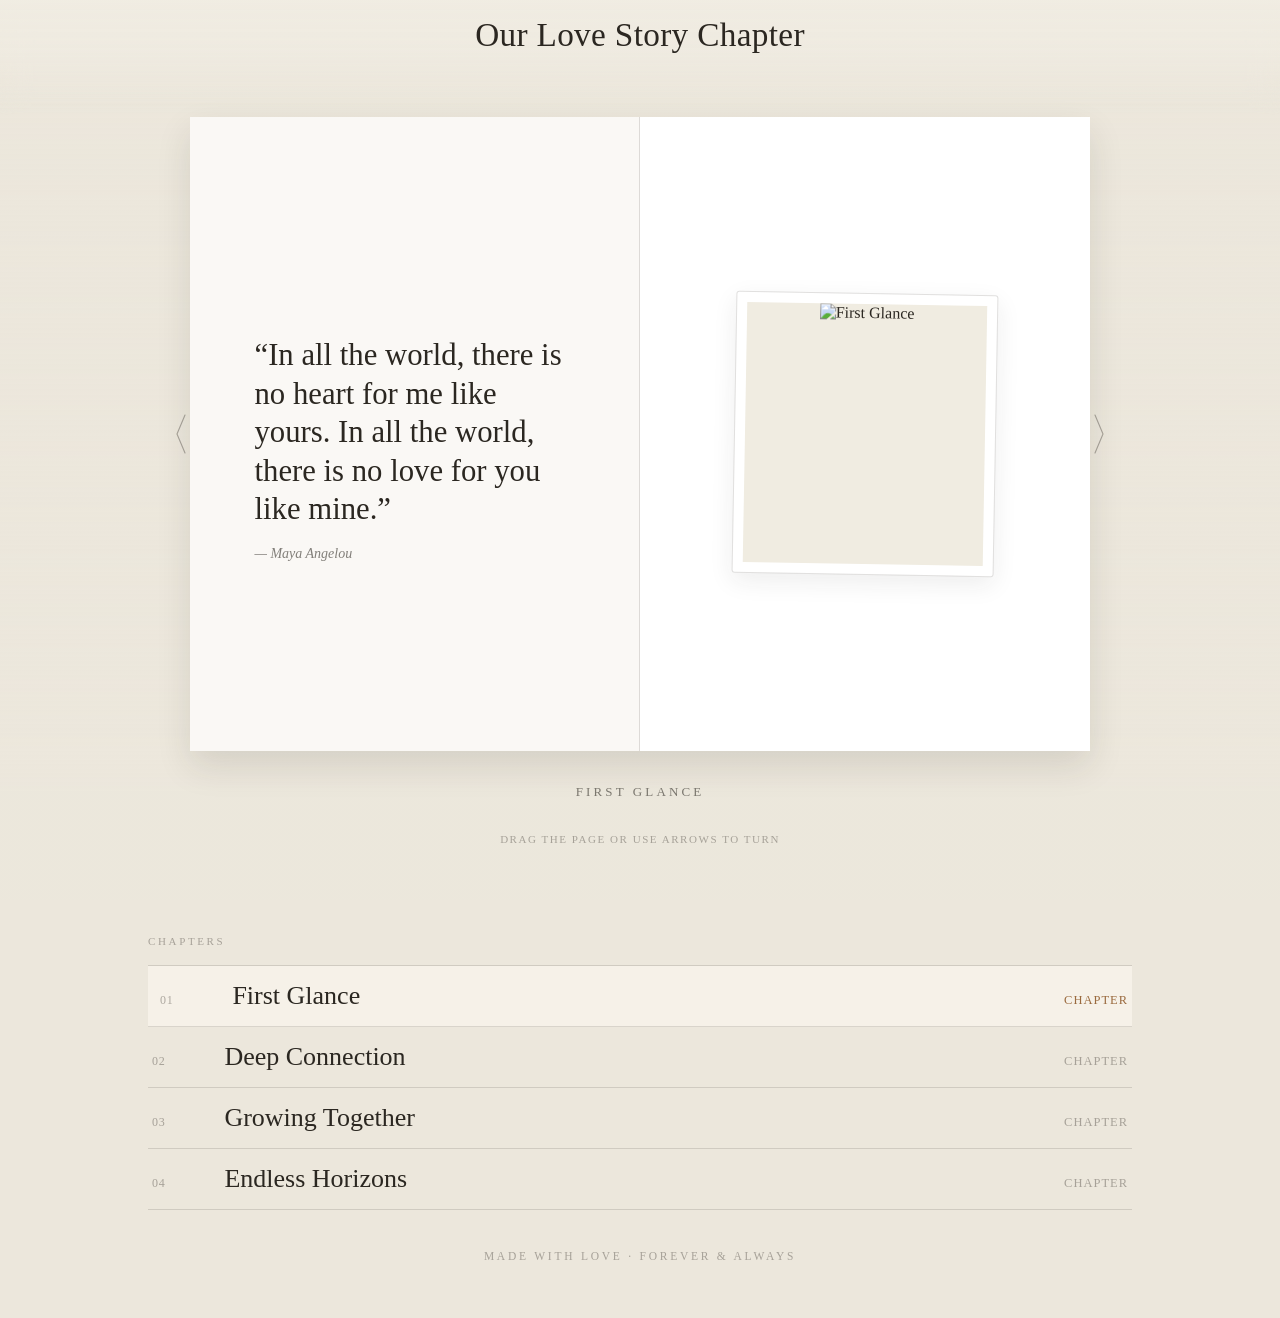
==== index.html @ 1e192e27 "Rename gemini-code-1789168911323.html to index.html" ====
<!doctype html>
<html lang="en">
<head>
<meta charset="utf-8">
<meta name="viewport" content="width=device-width, initial-scale=1">
<title>Our Love Story — 3D Sketchbook</title>
<meta name="description" content="A cute realistic 3D book website with couple images and romantic quotes">
<style>
@font-face{font-family:'Instrument Serif';font-style:normal;font-weight:400;font-display:block;
  src:url(meng-to-sketchbook/instrument-serif.woff2) format('woff2')}
@font-face{font-family:'Instrument Serif';font-style:italic;font-weight:400;font-display:block;
  src:url(meng-to-sketchbook/instrument-serif-italic.woff2) format('woff2')}
@font-face{font-family:'Newsreader';font-style:normal;font-weight:200 600;font-display:swap;
  src:url(meng-to-sketchbook/newsreader.woff2) format('woff2')}

:root{
  --paper:#ece7dc;
  --ink:#2b2721;
  --ink-soft:rgba(43,39,33,.58);
  --ink-faint:rgba(43,39,33,.36);
  --hairline:rgba(43,39,33,.14);
  --earth:#9a6a3e;
  --display:'Instrument Serif',"New York",Georgia,'Times New Roman',serif;
  --font:'Newsreader',"New York",Georgia,'Times New Roman',serif;
  --track-caps:.24em;
  --track-nav:.06em;
}
*{box-sizing:border-box}
html,body{margin:0;padding:0}
html{-webkit-text-size-adjust:100%}
body{
  font-family:var(--font);font-weight:400;background:var(--paper);color:var(--ink);
  -webkit-font-smoothing:antialiased;overflow-x:hidden;
}
a{color:inherit;text-decoration:none}
button{font:inherit}
::selection{background:rgba(43,39,33,.85);color:var(--paper)}

.wash{
  position:fixed;inset:0;z-index:-2;pointer-events:none;
  background:url(meng-to-sketchbook/bg-wash.jpg) center top / cover no-repeat;
  opacity:.85;
}
.wash:after{
  content:"";position:absolute;inset:0;
  background:linear-gradient(180deg,rgba(236,231,220,.25) 0%,rgba(236,231,220,.72) 58%,var(--paper) 88%);
}

.top{
  position:fixed;top:0;left:0;right:0;z-index:500;
  display:flex;flex-direction:column;align-items:center;gap:11px;
  padding-inline:clamp(16px,4vw,48px);padding-block:18px 64px;pointer-events:none;text-align:center;
}
.top>*{pointer-events:auto}
.top:before{
  content:"";position:absolute;inset:0;z-index:-1;
  background:linear-gradient(180deg,rgba(240,236,226,.94),rgba(240,236,226,.7) 48%,rgba(240,236,226,0));
  -webkit-backdrop-filter:blur(14px) saturate(.95);backdrop-filter:blur(14px) saturate(.95);
  -webkit-mask-image:linear-gradient(180deg,#000 46%,transparent);
  mask-image:linear-gradient(180deg,#000 46%,transparent);
}
.top .name{
  font-family:var(--display);font-size:clamp(26px,2.6vw,34px);letter-spacing:.01em;
  white-space:nowrap;line-height:1;
}

.hero{
  position:relative;display:grid;justify-items:center;align-content:center;
  min-height:100svh;overflow-anchor:none;
  padding:clamp(112px,13svh,152px) 0 clamp(72px,10svh,120px);
}
.botany{
  position:absolute;bottom:0;width:clamp(120px,15vw,250px);opacity:.5;
  pointer-events:none;user-select:none;z-index:0;
}
.botany.l{left:clamp(-40px,-1vw,0px);bottom:2%}
.botany.r{right:clamp(-30px,0vw,10px);bottom:-2%;width:clamp(100px,12vw,200px)}
@media (max-width:900px){.botany{display:none}}

.hero-kicker{
  font-size:12px;font-weight:400;letter-spacing:var(--track-caps);text-align:center;
  color:var(--ink-soft);margin:0 0 clamp(22px,3.4vh,40px);text-transform:uppercase;
}

.hero,.hero *{-webkit-user-select:none;-moz-user-select:none;user-select:none}
.hero img{-webkit-user-drag:none;user-drag:none}
.sb-wrap{display:grid;justify-items:center;gap:20px;width:100%;position:relative;z-index:2}
.sb-stage{
  display:flex;align-items:center;justify-content:center;width:100%;
  position:relative;
  touch-action:pan-y;
}
.sb-arrow{
  flex:none;display:inline-flex;align-items:center;justify-content:center;padding:6px 2px;
  border:0;background:transparent;color:var(--ink-faint);cursor:pointer;transition:color .2s;
  -webkit-tap-highlight-color:transparent;z-index:8;
}
.sb-arrow:hover{color:var(--ink)}

.sb-3d{
  position:relative;flex:1 1;min-width:0;max-width:900px;
  perspective:1750px;perspective-origin:50% 46%;
}
.sb-tilt{
  position:relative;
  transform-style:preserve-3d;
  transform:rotateX(var(--rx,0deg)) rotateY(var(--ry,0deg)) scale(var(--zoom,1));
  will-change:transform;
}
.sb-book{position:relative;width:100%;aspect-ratio:1760/1240;transform-style:preserve-3d;z-index:1; background:#ffffff; border-radius:4px; box-shadow:0 15px 35px rgba(43,39,33,0.12);}

.sb-cast{position:absolute;pointer-events:none;z-index:0}
.sb-cast.ambient{
  left:5%;right:5%;top:27%;bottom:2%;
  background:radial-gradient(50% 50% at 50% 58%, rgba(58,44,26,.34) 0%, rgba(58,44,26,0) 74%);
  filter:blur(26px);
  opacity:calc(1 - var(--shade,0) * .42);
}
.sb-cast.contact{
  left:9%;right:9%;top:62%;bottom:10%;
  background:radial-gradient(50% 44% at 50% 42%, rgba(44,32,14,.40) 0%, rgba(44,32,14,0) 78%);
  filter:blur(11px);
  opacity:calc(1 - var(--shade,0) * .5);
}

.sb-full{position:absolute;inset:0; display:flex;}
.sb-half{position:absolute;top:0;bottom:0;width:50%;overflow:hidden; display:flex; flex-direction:column; justify-content:center; align-items:center; padding:40px;}
.sb-half.left{left:0; border-right:1px solid var(--hairline); background:#faf8f5; text-align:left;}
.sb-half.right{left:50%; background:#ffffff; text-align:center;}

/* Custom styling inside book pages for text and quotes */
.page-quote-content {
  max-width: 320px;
}
.page-quote-text {
  font-family: var(--display);
  font-size: clamp(24px, 2.4vw, 32px);
  line-height: 1.25;
  color: var(--ink);
  margin-bottom: 16px;
}
.page-quote-author {
  font-family: var(--font);
  font-size: 14px;
  font-style: italic;
  color: var(--ink-soft);
}

.page-image-frame {
  padding: 10px;
  background: #fff;
  border: 1px solid var(--hairline);
  box-shadow: 0 8px 24px rgba(43,39,33,0.08);
  border-radius: 3px;
  transform: rotate(1deg);
}
.page-image-box {
  width: 240px;
  height: 260px;
  overflow: hidden;
  background: #f0ece1;
}
.page-image-box img {
  width: 100%;
  height: 100%;
  object-fit: cover;
}

.gutter-shade{
  position:absolute;top:var(--pg,21.8%);bottom:var(--pg,21.8%);width:46%;
  pointer-events:none;opacity:calc(var(--shade,0) * .62);
}
.gutter-shade.left{right:0;background:linear-gradient(270deg,rgba(52,38,20,.30),rgba(52,38,20,0) 82%)}
.gutter-shade.right{left:0;background:linear-gradient(90deg,rgba(52,38,20,.24),rgba(52,38,20,0) 82%)}

.curl{
  position:absolute;top:0;height:100%;
  width:calc(var(--bw,0px) * var(--span));
  transform-style:preserve-3d;z-index:6;
}
.curl.next{left:50%;transform-origin:left center;transform:rotateY(calc(-1 * var(--tt,0deg)))}
.curl.prev{right:50%;transform-origin:right center;transform:rotateY(var(--tt,0deg))}
.strip{
  position:absolute;top:0;height:100%;
  width:calc(var(--bw,0px) * var(--span) / var(--n));
  transform-style:preserve-3d;
}
.curl.next .strip{transform-origin:left center}
.curl.prev .strip{transform-origin:right center}
.curl.next>.strip{left:0}
.curl.prev>.strip{right:0;left:auto}
.curl.next .strip .strip{left:100%;transform:rotateY(var(--td,0deg))}
.curl.prev .strip .strip{right:100%;transform:rotateY(calc(-1 * var(--td,0deg)))}
.face{
  position:absolute;top:0;bottom:0;left:0;right:-1.1px;
  backface-visibility:hidden;-webkit-backface-visibility:hidden;
  background-color: #faf8f5;
  display: flex; flex-direction: column; justify-content: center; align-items: center; padding: 40px;
}
.face.back{transform:rotateY(180deg); background-color: #ffffff;}
.face .sh{position:absolute;left:0;right:0;top:0;bottom:0;pointer-events:none}
.curl.next .face.front .sh,.curl.prev .face.back .sh{
  background:linear-gradient(90deg,rgba(58,43,20,var(--a1,0)),rgba(58,43,20,var(--a2,0)));
}
.curl.next .face.back .sh,.curl.prev .face.front .sh{
  background:linear-gradient(90deg,rgba(58,43,20,var(--a2,0)),rgba(58,43,20,var(--a1,0)));
}

.sb-tools{
  display:flex;align-items:center;gap:6px;
  border:1px solid var(--hairline);border-radius:999px;
  padding:5px 7px;background:rgba(250,246,238,.62);
  -webkit-backdrop-filter:blur(8px);backdrop-filter:blur(8px);
}
.tool{
  width:28px;height:28px;display:inline-flex;align-items:center;justify-content:center;
  border:0;border-radius:50%;background:transparent;color:var(--ink-soft);
  cursor:pointer;transition:background-color .18s ease,color .18s ease;
}
.tool:hover{background:rgba(255,252,244,.9);color:var(--ink)}
.tool svg{width:15px;height:15px;display:block}

.sb-zone{position:absolute;top:0;bottom:0;border:0;background:transparent;cursor:grab;z-index:60;-webkit-tap-highlight-color:transparent}
.sb-zone:active{cursor:grabbing}
.sb-prev{left:0;width:50%}
.sb-next{right:0;width:50%}

.sb-captions{display:grid;justify-items:center}
.sb-caption{font-size:13px;letter-spacing:var(--track-caps);text-transform:uppercase;color:var(--ink-soft);}
.sb-hint{
  margin:0;font-size:11px;letter-spacing:.14em;text-transform:uppercase;color:var(--ink-faint);
  transition:opacity .4s ease;
}
.sb-hint.gone{opacity:0}

.plates{max-width:1080px;margin:0 auto;padding:0 clamp(20px,5vw,48px)}
.plate-list{list-style:none;margin:0;padding:0;border-top:1px solid var(--hairline)}
.plate{
  display:grid;grid-template-columns:3.4em minmax(0,1fr) auto;gap:18px;align-items:baseline;
  width:100%;padding:15px 4px;border:0;border-bottom:1px solid var(--hairline);
  background:transparent;text-align:left;cursor:pointer;color:inherit;
  transition:background-color .22s ease,padding-left .22s ease;
}
.plate:hover,.plate[aria-current="true"]{background:rgba(255,252,244,.5);padding-left:12px}
.plate .n{font-size:12px;color:var(--ink-faint);letter-spacing:var(--track-nav)}
.plate .t{font-family:var(--display);font-size:clamp(19px,2.1vw,26px)}
.plate .p{font-size:12.5px;color:var(--ink-faint);letter-spacing:.08em;text-transform:uppercase;text-align:right}
.plate[aria-current="true"] .p{color:var(--earth)}

.foot{font-size:11.5px;letter-spacing:var(--track-caps);text-transform:uppercase;
  color:var(--ink-faint);text-align:center;padding-bottom:44px; margin-top: 40px;}
</style>
</head>
<body>
<div class="wash" aria-hidden="true"></div>
<main class="page home">

  <header class="top">
    <a class="name" href="#">Our Love Story Chapter</a>
  </header>

  <section id="sketchbook" class="hero">
    <div class="sb-wrap" id="sbWrap">
      <div class="sb-stage" id="sbStage">
        <button class="sb-arrow left" id="sbLeft" aria-label="previous page">
          <svg viewBox="0 0 14 44" width="14" height="44" fill="none" aria-hidden="true"><polyline points="11,3 3,22 11,41" stroke="currentColor" stroke-width="1.1" stroke-linecap="round" stroke-linejoin="round"/></svg>
        </button>
        <div class="sb-3d" id="sb3d">
          <div class="sb-tilt" id="sbTilt">
            <div class="sb-cast ambient" aria-hidden="true"></div>
            <div class="sb-cast contact" aria-hidden="true"></div>
            <div class="sb-book" id="sbBook"></div>
          </div>
        </div>
        <button class="sb-arrow right" id="sbRight" aria-label="next page">
          <svg viewBox="0 0 14 44" width="14" height="44" fill="none" aria-hidden="true"><polyline points="3,3 11,22 3,41" stroke="currentColor" stroke-width="1.1" stroke-linecap="round" stroke-linejoin="round"/></svg>
        </button>
      </div>
      <div class="sb-captions" id="sbCaptions"></div>
      <p class="sb-hint" id="sbHint">Drag the page or use arrows to turn</p>
    </div>
  </section>

  <section id="plates" class="plates">
    <p class="section-label" style="font-size:11px;letter-spacing:var(--track-caps);text-transform:uppercase;color:var(--ink-faint);margin:0 0 18px;">Chapters</p>
    <ol class="plate-list" id="plateList"></ol>
  </section>

  <p class="foot" id="contact">Made with love · Forever & Always</p>
</main>

<script>
const PAGES = [
  {
    quote: "“In all the world, there is no heart for me like yours. In all the world, there is no love for you like mine.”",
    author: "Maya Angelou",
    image: "https://images.unsplash.com/photo-1516589178581-6cd7833ae3b2?q=80&w=600&auto=format&fit=crop",
    title: "First Glance"
  },
  {
    quote: "“Whatever our souls are made of, his and mine are the same.”",
    author: "Emily Brontë",
    image: "https://images.unsplash.com/photo-1522673607200-164d1b6ce486?q=80&w=600&auto=format&fit=crop",
    title: "Deep Connection"
  },
  {
    quote: "“I swear I couldn't love you more than I do right now, and yet I know I will tomorrow.”",
    author: "Leo Christopher",
    image: "https://images.unsplash.com/photo-1529156069898-49953e39b3ac?q=80&w=600&auto=format&fit=crop",
    title: "Growing Together"
  },
  {
    quote: "“If I know what love is, it is because of you.”",
    author: "Hermann Hesse",
    image: "https://images.unsplash.com/photo-1518199266791-5375a83190b7?q=80&w=600&auto=format&fit=crop",
    title: "Endless Horizons"
  }
];

const M = PAGES.length;
const wrap = document.getElementById('sbWrap');
const sb3d = document.getElementById('sb3d');
const book = document.getElementById('sbBook');
const capBox = document.getElementById('sbCaptions');
const hint = document.getElementById('sbHint');

const N = 18;
const SPAN = 0.449;
const BETA = 0.60;
let idx = 0, turn = null;
let strips = [];

function el(t, c) {
  const e = document.createElement(t);
  if(c) e.className = c;
  return e;
}

function renderLeftPageContent(pageObj) {
  const container = el('div', 'page-quote-content');
  const p = el('p', 'page-quote-text');
  p.textContent = pageObj.quote;
  const author = el('span', 'page-quote-author');
  author.textContent = "— " + pageObj.author;
  container.appendChild(p);
  container.appendChild(author);
  return container;
}

function renderRightPageContent(pageObj) {
  const frame = el('div', 'page-image-frame');
  const box = el('div', 'page-image-box');
  const im = new Image();
  im.src = pageObj.image;
  im.alt = pageObj.title;
  im.draggable = false;
  box.appendChild(im);
  frame.appendChild(box);
  return frame;
}

function halfEl(pos, i) {
  const d = el('div', 'sb-half ' + pos);
  if(pos === 'left') {
    d.appendChild(renderLeftPageContent(PAGES[i]));
  } else {
    d.appendChild(renderRightPageContent(PAGES[i]));
  }
  d.appendChild(el('div', 'gutter-shade ' + pos));
  return d;
}

function buildCurl(dir, from, to) {
  strips = [];
  const c = el('div', 'curl ' + dir);
  c.style.setProperty('--n', N);
  c.style.setProperty('--span', SPAN);
  let host = c;
  for(let i = 0; i < N; i++) {
    const s = el('div', 'strip');
    const f = el('div', 'face front');
    const b = el('div', 'face back');
    
    // Assign contents to turning leaf faces based on direction
    if(dir === 'next') {
      f.appendChild(renderLeftPageContent(PAGES[from]));
      b.appendChild(renderRightPageContent(PAGES[to]));
    } else {
      f.appendChild(renderRightPageContent(PAGES[from]));
      b.appendChild(renderLeftPageContent(PAGES[to]));
    }
    
    f.appendChild(el('div', 'sh'));
    b.appendChild(el('div', 'sh'));
    s.appendChild(f); s.appendChild(b);
    host.appendChild(s); host = s;
    strips.push(s);
  }
  return c;
}

function applyTurn(t) {
  const th = Math.PI * t;
  const beta = BETA * Math.sin(Math.PI * t);
  const D = 180 / Math.PI;
  const tt = th + beta, td = 2 * beta / N;
  sb3d.style.setProperty('--tt', (tt * D).toFixed(2) + 'deg');
  sb3d.style.setProperty('--td', (td * D).toFixed(3) + 'deg');
  sb3d.style.setProperty('--shade', Math.sin(Math.PI * t).toFixed(3));
  
  for(let i = 0; i < strips.length; i++) {
    const l1 = Math.abs(Math.cos(tt - i * td));
    const l2 = Math.abs(Math.cos(tt - (i + 1) * td));
    const st = strips[i].style;
    st.setProperty('--lit', l1.toFixed(3));
    st.setProperty('--a1', ((1 - l1) * .62).toFixed(3));
    st.setProperty('--a2', ((1 - l2) * .62).toFixed(3));
  }
}

function paint() {
  book.textContent = '';
  if(!turn) {
    const f = el('div', 'sb-full');
    const leftHalf = el('div', 'sb-half left');
    leftHalf.appendChild(renderLeftPageContent(PAGES[idx]));
    const rightHalf = el('div', 'sb-half right');
    rightHalf.appendChild(renderRightPageContent(PAGES[idx]));
    f.appendChild(leftHalf);
    f.appendChild(rightHalf);
    book.appendChild(f);
    sb3d.style.setProperty('--shade', '0');
  } else {
    const next = turn.dir === 'next';
    book.appendChild(halfEl('left', next ? turn.from : turn.to));
    book.appendChild(halfEl('right', next ? turn.to : turn.from));
    book.appendChild(buildCurl(turn.dir, turn.from, turn.to));
    applyTurn(turn.t);
  }
  const a = el('button', 'sb-zone sb-prev');
  const b = el('button', 'sb-zone sb-next');
  book.appendChild(a); book.appendChild(b);
  layout();
  caption();
  renderPlateList();
}

function caption() {
  capBox.textContent = '';
  const p = el('p', 'sb-caption');
  p.textContent = PAGES[idx].title;
  capBox.appendChild(p);
}

function layout() {
  sb3d.style.setProperty('--bw', book.clientWidth + 'px');
}
addEventListener('resize', layout);

let spring = null;
function tweenTo(target, dur, onDone) {
  spring = { kind: 'tween', from: turn ? turn.t : 0, target: target, dur: dur, e: 0, done: onDone };
  kick();
}

let raf = null, last = 0;
function tick(now) {
  raf = null;
  const dt = Math.min(0.032, (now - last) / 1000 || 0.016); last = now;
  if(spring && turn) {
    const s = spring;
    s.e += dt;
    const k = Math.min(1, s.e / s.dur);
    turn.t = s.from + (s.target - s.from) * k;
    applyTurn(turn.t);
    if(k >= 1) { spring = null; const d = s.done; d && d(); }
  }
  if(spring) raf = requestAnimationFrame(tick);
}
function kick() { if(!raf) { last = performance.now(); raf = requestAnimationFrame(tick); } }

document.getElementById('sbLeft').addEventListener('click', () => {
  if(spring || idx <= 0) return;
  turn = { dir: 'prev', from: idx, to: idx - 1, t: 0.001 };
  paint(); hint.classList.add('gone');
  tweenTo(1, 0.38, () => { idx = turn.to; turn = null; paint(); });
});
document.getElementById('sbRight').addEventListener('click', () => {
  if(spring || idx >= M - 1) return;
  turn = { dir: 'next', from: idx, to: idx + 1, t: 0.001 };
  paint(); hint.classList.add('gone');
  tweenTo(1, 0.38, () => { idx = turn.to; turn = null; paint(); });
});

function renderPlateList() {
  const list = document.getElementById('plateList');
  list.textContent = '';
  PAGES.forEach((p, i) => {
    const li = document.createElement('li');
    const btn = document.createElement('button');
    btn.className = 'plate';
    if(i === idx) btn.setAttribute('aria-current', 'true');
    btn.innerHTML = `<span class="n">0${i+1}</span><span class="t">${p.title}</span><span class="p">Chapter</span>`;
    btn.addEventListener('click', () => {
      if(spring || i === idx) return;
      const dir = i > idx ? 'next' : 'prev';
      turn = { dir: dir, from: idx, to: i, t: 0.001 };
      paint(); hint.classList.add('gone');
      tweenTo(1, 0.38, () => { idx = turn.to; turn = null; paint(); });
    });
    li.appendChild(btn);
    list.appendChild(li);
  });
}

paint();
</script>
</body>
</html>
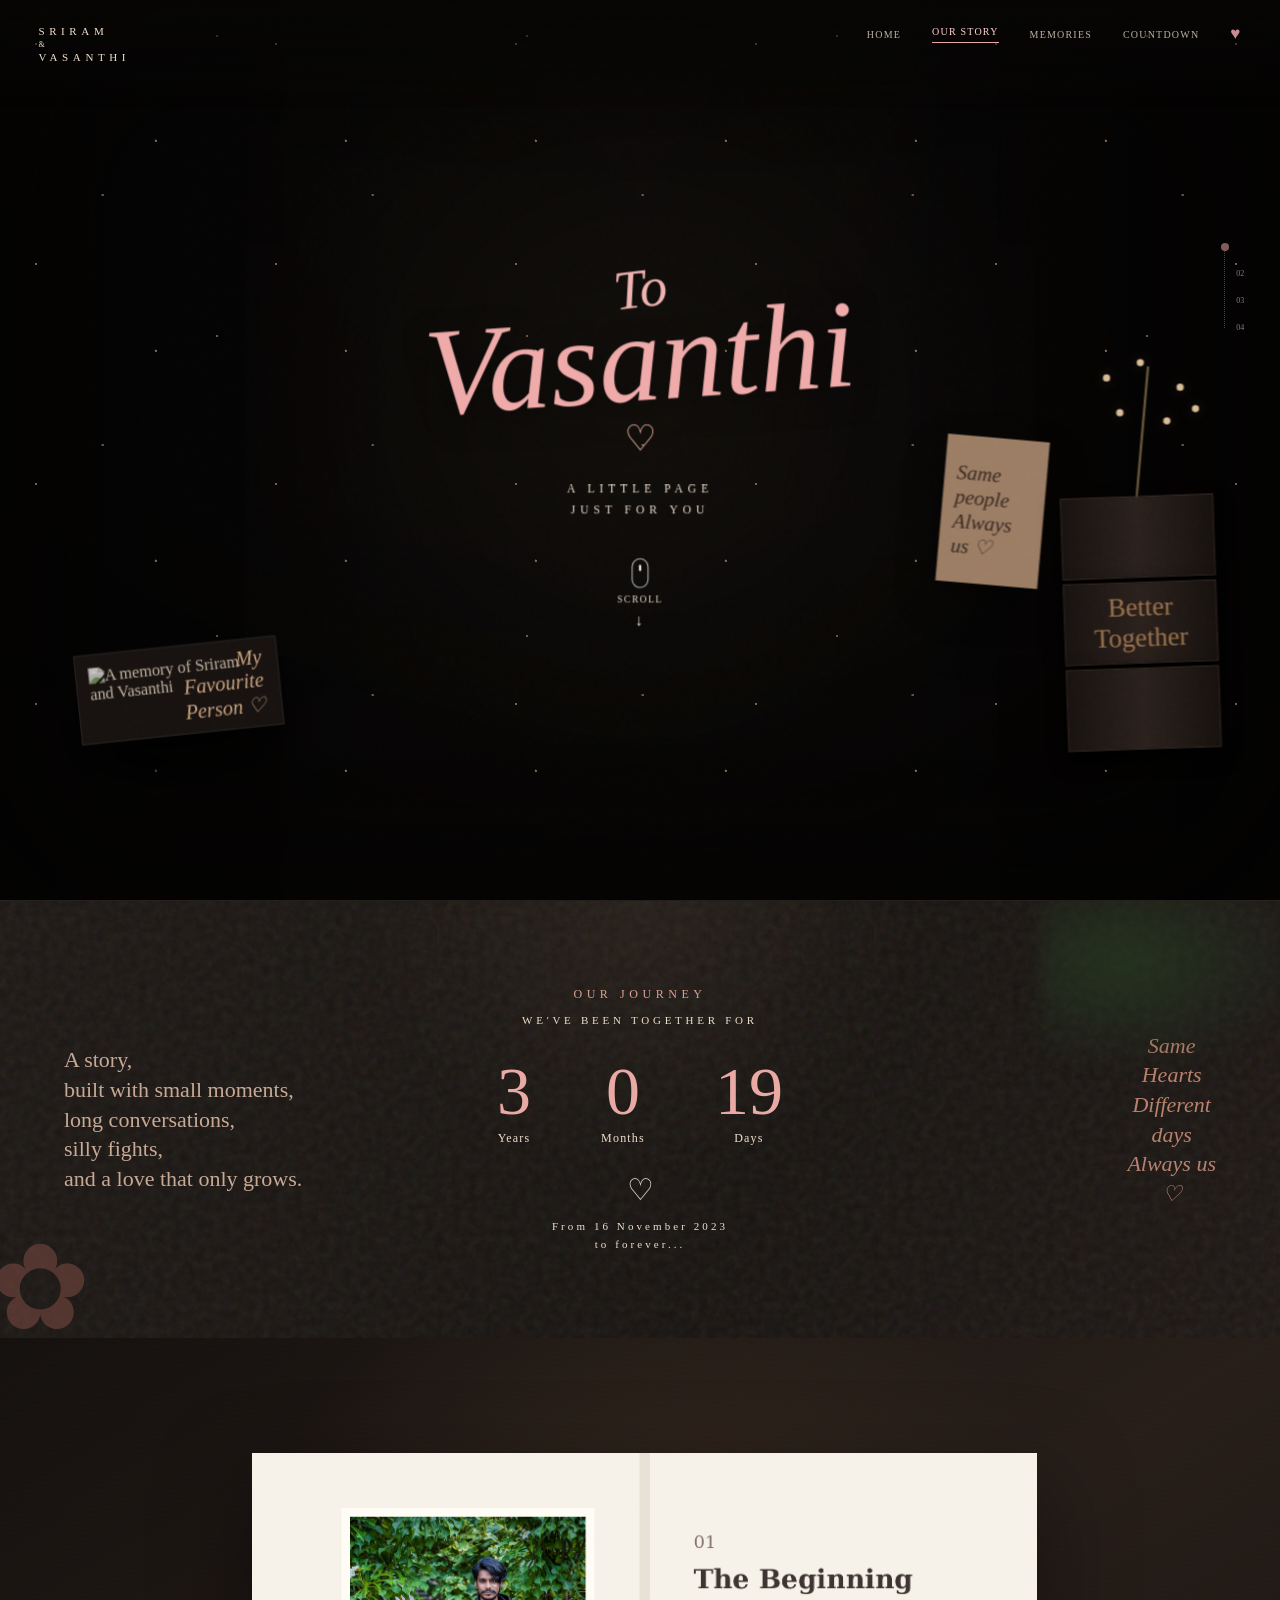
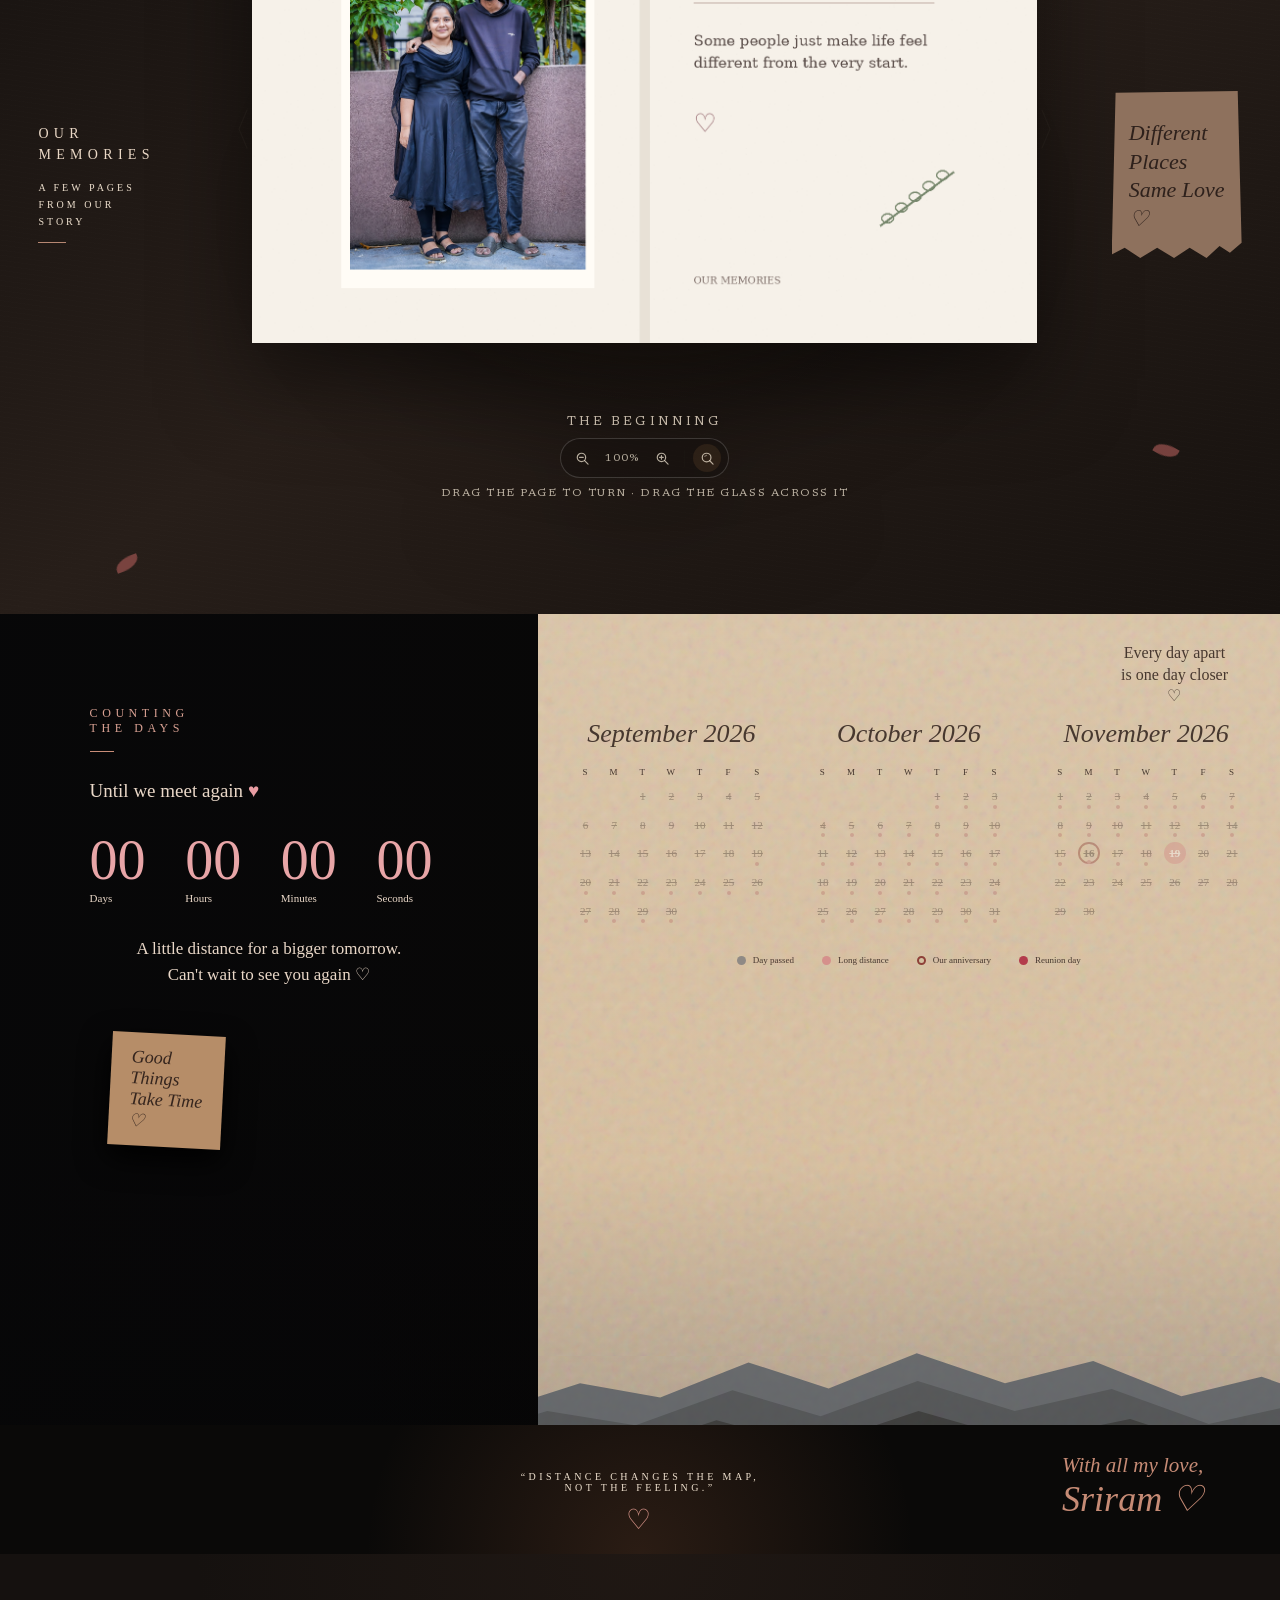
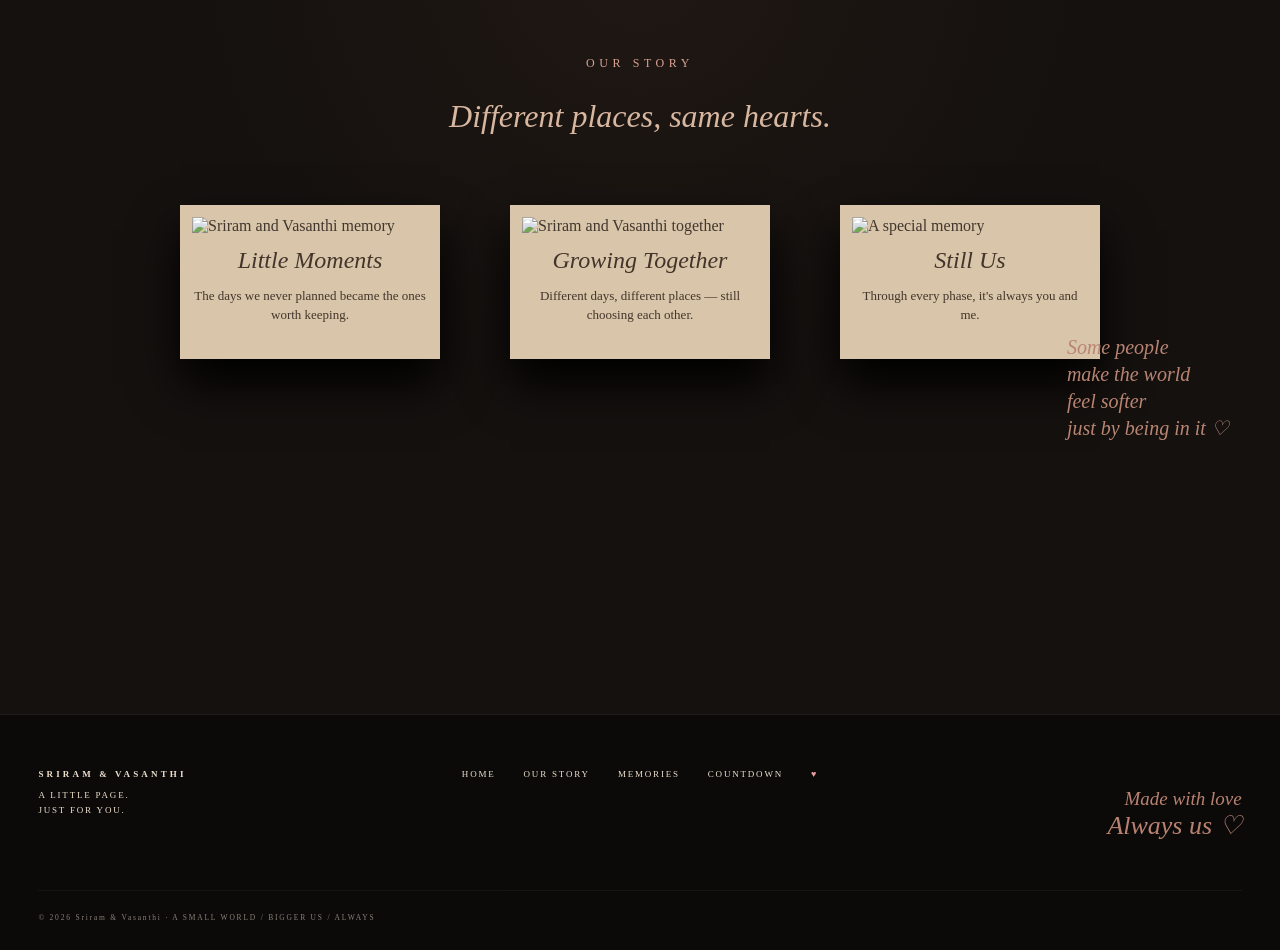
==== commit 5656b801: "Add files via upload" ====
--- a/index.html
+++ b/index.html
@@ -1,519 +1,181 @@
 <!doctype html>
 <html lang="en">
 <head>
-<meta charset="utf-8">
-<meta name="viewport" content="width=device-width, initial-scale=1">
-<title>Our Love Story — 3D Sketchbook</title>
-<meta name="description" content="A cute realistic 3D book website with couple images and romantic quotes">
-<style>
-@font-face{font-family:'Instrument Serif';font-style:normal;font-weight:400;font-display:block;
-  src:url(meng-to-sketchbook/instrument-serif.woff2) format('woff2')}
-@font-face{font-family:'Instrument Serif';font-style:italic;font-weight:400;font-display:block;
-  src:url(meng-to-sketchbook/instrument-serif-italic.woff2) format('woff2')}
-@font-face{font-family:'Newsreader';font-style:normal;font-weight:200 600;font-display:swap;
-  src:url(meng-to-sketchbook/newsreader.woff2) format('woff2')}
-
-:root{
-  --paper:#ece7dc;
-  --ink:#2b2721;
-  --ink-soft:rgba(43,39,33,.58);
-  --ink-faint:rgba(43,39,33,.36);
-  --hairline:rgba(43,39,33,.14);
-  --earth:#9a6a3e;
-  --display:'Instrument Serif',"New York",Georgia,'Times New Roman',serif;
-  --font:'Newsreader',"New York",Georgia,'Times New Roman',serif;
-  --track-caps:.24em;
-  --track-nav:.06em;
-}
-*{box-sizing:border-box}
-html,body{margin:0;padding:0}
-html{-webkit-text-size-adjust:100%}
-body{
-  font-family:var(--font);font-weight:400;background:var(--paper);color:var(--ink);
-  -webkit-font-smoothing:antialiased;overflow-x:hidden;
-}
-a{color:inherit;text-decoration:none}
-button{font:inherit}
-::selection{background:rgba(43,39,33,.85);color:var(--paper)}
-
-.wash{
-  position:fixed;inset:0;z-index:-2;pointer-events:none;
-  background:url(meng-to-sketchbook/bg-wash.jpg) center top / cover no-repeat;
-  opacity:.85;
-}
-.wash:after{
-  content:"";position:absolute;inset:0;
-  background:linear-gradient(180deg,rgba(236,231,220,.25) 0%,rgba(236,231,220,.72) 58%,var(--paper) 88%);
-}
-
-.top{
-  position:fixed;top:0;left:0;right:0;z-index:500;
-  display:flex;flex-direction:column;align-items:center;gap:11px;
-  padding-inline:clamp(16px,4vw,48px);padding-block:18px 64px;pointer-events:none;text-align:center;
-}
-.top>*{pointer-events:auto}
-.top:before{
-  content:"";position:absolute;inset:0;z-index:-1;
-  background:linear-gradient(180deg,rgba(240,236,226,.94),rgba(240,236,226,.7) 48%,rgba(240,236,226,0));
-  -webkit-backdrop-filter:blur(14px) saturate(.95);backdrop-filter:blur(14px) saturate(.95);
-  -webkit-mask-image:linear-gradient(180deg,#000 46%,transparent);
-  mask-image:linear-gradient(180deg,#000 46%,transparent);
-}
-.top .name{
-  font-family:var(--display);font-size:clamp(26px,2.6vw,34px);letter-spacing:.01em;
-  white-space:nowrap;line-height:1;
-}
-
-.hero{
-  position:relative;display:grid;justify-items:center;align-content:center;
-  min-height:100svh;overflow-anchor:none;
-  padding:clamp(112px,13svh,152px) 0 clamp(72px,10svh,120px);
-}
-.botany{
-  position:absolute;bottom:0;width:clamp(120px,15vw,250px);opacity:.5;
-  pointer-events:none;user-select:none;z-index:0;
-}
-.botany.l{left:clamp(-40px,-1vw,0px);bottom:2%}
-.botany.r{right:clamp(-30px,0vw,10px);bottom:-2%;width:clamp(100px,12vw,200px)}
-@media (max-width:900px){.botany{display:none}}
-
-.hero-kicker{
-  font-size:12px;font-weight:400;letter-spacing:var(--track-caps);text-align:center;
-  color:var(--ink-soft);margin:0 0 clamp(22px,3.4vh,40px);text-transform:uppercase;
-}
-
-.hero,.hero *{-webkit-user-select:none;-moz-user-select:none;user-select:none}
-.hero img{-webkit-user-drag:none;user-drag:none}
-.sb-wrap{display:grid;justify-items:center;gap:20px;width:100%;position:relative;z-index:2}
-.sb-stage{
-  display:flex;align-items:center;justify-content:center;width:100%;
-  position:relative;
-  touch-action:pan-y;
-}
-.sb-arrow{
-  flex:none;display:inline-flex;align-items:center;justify-content:center;padding:6px 2px;
-  border:0;background:transparent;color:var(--ink-faint);cursor:pointer;transition:color .2s;
-  -webkit-tap-highlight-color:transparent;z-index:8;
-}
-.sb-arrow:hover{color:var(--ink)}
-
-.sb-3d{
-  position:relative;flex:1 1;min-width:0;max-width:900px;
-  perspective:1750px;perspective-origin:50% 46%;
-}
-.sb-tilt{
-  position:relative;
-  transform-style:preserve-3d;
-  transform:rotateX(var(--rx,0deg)) rotateY(var(--ry,0deg)) scale(var(--zoom,1));
-  will-change:transform;
-}
-.sb-book{position:relative;width:100%;aspect-ratio:1760/1240;transform-style:preserve-3d;z-index:1; background:#ffffff; border-radius:4px; box-shadow:0 15px 35px rgba(43,39,33,0.12);}
-
-.sb-cast{position:absolute;pointer-events:none;z-index:0}
-.sb-cast.ambient{
-  left:5%;right:5%;top:27%;bottom:2%;
-  background:radial-gradient(50% 50% at 50% 58%, rgba(58,44,26,.34) 0%, rgba(58,44,26,0) 74%);
-  filter:blur(26px);
-  opacity:calc(1 - var(--shade,0) * .42);
-}
-.sb-cast.contact{
-  left:9%;right:9%;top:62%;bottom:10%;
-  background:radial-gradient(50% 44% at 50% 42%, rgba(44,32,14,.40) 0%, rgba(44,32,14,0) 78%);
-  filter:blur(11px);
-  opacity:calc(1 - var(--shade,0) * .5);
-}
-
-.sb-full{position:absolute;inset:0; display:flex;}
-.sb-half{position:absolute;top:0;bottom:0;width:50%;overflow:hidden; display:flex; flex-direction:column; justify-content:center; align-items:center; padding:40px;}
-.sb-half.left{left:0; border-right:1px solid var(--hairline); background:#faf8f5; text-align:left;}
-.sb-half.right{left:50%; background:#ffffff; text-align:center;}
-
-/* Custom styling inside book pages for text and quotes */
-.page-quote-content {
-  max-width: 320px;
-}
-.page-quote-text {
-  font-family: var(--display);
-  font-size: clamp(24px, 2.4vw, 32px);
-  line-height: 1.25;
-  color: var(--ink);
-  margin-bottom: 16px;
-}
-.page-quote-author {
-  font-family: var(--font);
-  font-size: 14px;
-  font-style: italic;
-  color: var(--ink-soft);
-}
-
-.page-image-frame {
-  padding: 10px;
-  background: #fff;
-  border: 1px solid var(--hairline);
-  box-shadow: 0 8px 24px rgba(43,39,33,0.08);
-  border-radius: 3px;
-  transform: rotate(1deg);
-}
-.page-image-box {
-  width: 240px;
-  height: 260px;
-  overflow: hidden;
-  background: #f0ece1;
-}
-.page-image-box img {
-  width: 100%;
-  height: 100%;
-  object-fit: cover;
-}
-
-.gutter-shade{
-  position:absolute;top:var(--pg,21.8%);bottom:var(--pg,21.8%);width:46%;
-  pointer-events:none;opacity:calc(var(--shade,0) * .62);
-}
-.gutter-shade.left{right:0;background:linear-gradient(270deg,rgba(52,38,20,.30),rgba(52,38,20,0) 82%)}
-.gutter-shade.right{left:0;background:linear-gradient(90deg,rgba(52,38,20,.24),rgba(52,38,20,0) 82%)}
-
-.curl{
-  position:absolute;top:0;height:100%;
-  width:calc(var(--bw,0px) * var(--span));
-  transform-style:preserve-3d;z-index:6;
-}
-.curl.next{left:50%;transform-origin:left center;transform:rotateY(calc(-1 * var(--tt,0deg)))}
-.curl.prev{right:50%;transform-origin:right center;transform:rotateY(var(--tt,0deg))}
-.strip{
-  position:absolute;top:0;height:100%;
-  width:calc(var(--bw,0px) * var(--span) / var(--n));
-  transform-style:preserve-3d;
-}
-.curl.next .strip{transform-origin:left center}
-.curl.prev .strip{transform-origin:right center}
-.curl.next>.strip{left:0}
-.curl.prev>.strip{right:0;left:auto}
-.curl.next .strip .strip{left:100%;transform:rotateY(var(--td,0deg))}
-.curl.prev .strip .strip{right:100%;transform:rotateY(calc(-1 * var(--td,0deg)))}
-.face{
-  position:absolute;top:0;bottom:0;left:0;right:-1.1px;
-  backface-visibility:hidden;-webkit-backface-visibility:hidden;
-  background-color: #faf8f5;
-  display: flex; flex-direction: column; justify-content: center; align-items: center; padding: 40px;
-}
-.face.back{transform:rotateY(180deg); background-color: #ffffff;}
-.face .sh{position:absolute;left:0;right:0;top:0;bottom:0;pointer-events:none}
-.curl.next .face.front .sh,.curl.prev .face.back .sh{
-  background:linear-gradient(90deg,rgba(58,43,20,var(--a1,0)),rgba(58,43,20,var(--a2,0)));
-}
-.curl.next .face.back .sh,.curl.prev .face.front .sh{
-  background:linear-gradient(90deg,rgba(58,43,20,var(--a2,0)),rgba(58,43,20,var(--a1,0)));
-}
-
-.sb-tools{
-  display:flex;align-items:center;gap:6px;
-  border:1px solid var(--hairline);border-radius:999px;
-  padding:5px 7px;background:rgba(250,246,238,.62);
-  -webkit-backdrop-filter:blur(8px);backdrop-filter:blur(8px);
-}
-.tool{
-  width:28px;height:28px;display:inline-flex;align-items:center;justify-content:center;
-  border:0;border-radius:50%;background:transparent;color:var(--ink-soft);
-  cursor:pointer;transition:background-color .18s ease,color .18s ease;
-}
-.tool:hover{background:rgba(255,252,244,.9);color:var(--ink)}
-.tool svg{width:15px;height:15px;display:block}
-
-.sb-zone{position:absolute;top:0;bottom:0;border:0;background:transparent;cursor:grab;z-index:60;-webkit-tap-highlight-color:transparent}
-.sb-zone:active{cursor:grabbing}
-.sb-prev{left:0;width:50%}
-.sb-next{right:0;width:50%}
-
-.sb-captions{display:grid;justify-items:center}
-.sb-caption{font-size:13px;letter-spacing:var(--track-caps);text-transform:uppercase;color:var(--ink-soft);}
-.sb-hint{
-  margin:0;font-size:11px;letter-spacing:.14em;text-transform:uppercase;color:var(--ink-faint);
-  transition:opacity .4s ease;
-}
-.sb-hint.gone{opacity:0}
-
-.plates{max-width:1080px;margin:0 auto;padding:0 clamp(20px,5vw,48px)}
-.plate-list{list-style:none;margin:0;padding:0;border-top:1px solid var(--hairline)}
-.plate{
-  display:grid;grid-template-columns:3.4em minmax(0,1fr) auto;gap:18px;align-items:baseline;
-  width:100%;padding:15px 4px;border:0;border-bottom:1px solid var(--hairline);
-  background:transparent;text-align:left;cursor:pointer;color:inherit;
-  transition:background-color .22s ease,padding-left .22s ease;
-}
-.plate:hover,.plate[aria-current="true"]{background:rgba(255,252,244,.5);padding-left:12px}
-.plate .n{font-size:12px;color:var(--ink-faint);letter-spacing:var(--track-nav)}
-.plate .t{font-family:var(--display);font-size:clamp(19px,2.1vw,26px)}
-.plate .p{font-size:12.5px;color:var(--ink-faint);letter-spacing:.08em;text-transform:uppercase;text-align:right}
-.plate[aria-current="true"] .p{color:var(--earth)}
-
-.foot{font-size:11.5px;letter-spacing:var(--track-caps);text-transform:uppercase;
-  color:var(--ink-faint);text-align:center;padding-bottom:44px; margin-top: 40px;}
-</style>
+  <meta charset="UTF-8" />
+  <meta name="viewport" content="width=device-width, initial-scale=1.0" />
+  <meta name="theme-color" content="#100d0b" />
+  <meta name="description" content="A little page for Vasanthi — Sriram & Vasanthi memories." />
+  <title>To Vasanthi — Sriram & Vasanthi</title>
+  <link rel="stylesheet" href="./styles.css" />
 </head>
 <body>
-<div class="wash" aria-hidden="true"></div>
-<main class="page home">
+  <div class="film-grain" aria-hidden="true"></div>
+  <div class="cursor-glow" id="cursorGlow" aria-hidden="true"></div>
 
-  <header class="top">
-    <a class="name" href="#">Our Love Story Chapter</a>
+  <header class="nav" id="nav">
+    <a class="brand" href="#home" aria-label="Sriram and Vasanthi home">
+      <span>SRIRAM</span><span>&amp;</span><span>VASANTHI</span>
+    </a>
+    <nav class="nav-links" aria-label="Main navigation">
+      <a href="#home" class="active">HOME</a>
+      <a href="#journey">OUR STORY</a>
+      <a href="#memories">MEMORIES</a>
+      <a href="#countdown">COUNTDOWN</a>
+      <a href="#memories" class="nav-heart" aria-label="Memories">♥</a>
+    </nav>
+    <button class="menu-btn" id="menuBtn" aria-label="Open menu"><span></span><span></span></button>
   </header>
 
-  <section id="sketchbook" class="hero">
-    <div class="sb-wrap" id="sbWrap">
-      <div class="sb-stage" id="sbStage">
-        <button class="sb-arrow left" id="sbLeft" aria-label="previous page">
-          <svg viewBox="0 0 14 44" width="14" height="44" fill="none" aria-hidden="true"><polyline points="11,3 3,22 11,41" stroke="currentColor" stroke-width="1.1" stroke-linecap="round" stroke-linejoin="round"/></svg>
-        </button>
-        <div class="sb-3d" id="sb3d">
-          <div class="sb-tilt" id="sbTilt">
-            <div class="sb-cast ambient" aria-hidden="true"></div>
-            <div class="sb-cast contact" aria-hidden="true"></div>
-            <div class="sb-book" id="sbBook"></div>
+  <main>
+    <section class="hero section" id="home" data-section="01">
+      <div class="hero-photo-bg" aria-hidden="true"></div>
+      <div class="hero-vignette" aria-hidden="true"></div>
+      <div class="dust" aria-hidden="true"></div>
+
+      <div class="hero-scene tilt-scene" id="heroScene">
+        <div class="scene-frame scene-left" data-depth=".5">
+          <img src="./assets/photos/photo-2.jpg" alt="A memory of Sriram and Vasanthi" />
+          <span>My<br>Favourite<br>Person ♡</span>
+        </div>
+
+        <div class="scene-center" data-depth="1.1">
+          <p class="script-small">To</p>
+          <h1>Vasanthi</h1>
+          <div class="line-heart">♡</div>
+          <p class="hero-subtitle">A LITTLE PAGE<br>JUST FOR YOU</p>
+          <a class="scroll-cue" href="#journey"><i></i><span>SCROLL</span><b>↓</b></a>
+        </div>
+
+        <div class="scene-right" data-depth=".65">
+          <div class="flowers" aria-hidden="true"><i></i><i></i><i></i><i></i><i></i><i></i></div>
+          <div class="note">Same<br>people<br>Always<br>us ♡</div>
+          <div class="book-stack" aria-hidden="true">
+            <span></span><span class="named">Better<br>Together</span><span></span>
           </div>
         </div>
-        <button class="sb-arrow right" id="sbRight" aria-label="next page">
-          <svg viewBox="0 0 14 44" width="14" height="44" fill="none" aria-hidden="true"><polyline points="3,3 11,22 3,41" stroke="currentColor" stroke-width="1.1" stroke-linecap="round" stroke-linejoin="round"/></svg>
-        </button>
       </div>
-      <div class="sb-captions" id="sbCaptions"></div>
-      <p class="sb-hint" id="sbHint">Drag the page or use arrows to turn</p>
-    </div>
-  </section>
 
-  <section id="plates" class="plates">
-    <p class="section-label" style="font-size:11px;letter-spacing:var(--track-caps);text-transform:uppercase;color:var(--ink-faint);margin:0 0 18px;">Chapters</p>
-    <ol class="plate-list" id="plateList"></ol>
-  </section>
+      <div class="section-index" aria-hidden="true"><span class="dot active"></span><span>02</span><span>03</span><span>04</span></div>
+    </section>
 
-  <p class="foot" id="contact">Made with love · Forever & Always</p>
-</main>
+    <section class="journey section" id="journey" data-section="02">
+      <div class="paper-noise"></div>
+      <div class="corner-flower left" aria-hidden="true">✿</div>
+      <div class="leaf-shadow right" aria-hidden="true"></div>
 
-<script>
-const PAGES = [
-  {
-    quote: "“In all the world, there is no heart for me like yours. In all the world, there is no love for you like mine.”",
-    author: "Maya Angelou",
-    image: "https://images.unsplash.com/photo-1516589178581-6cd7833ae3b2?q=80&w=600&auto=format&fit=crop",
-    title: "First Glance"
-  },
-  {
-    quote: "“Whatever our souls are made of, his and mine are the same.”",
-    author: "Emily Brontë",
-    image: "https://images.unsplash.com/photo-1522673607200-164d1b6ce486?q=80&w=600&auto=format&fit=crop",
-    title: "Deep Connection"
-  },
-  {
-    quote: "“I swear I couldn't love you more than I do right now, and yet I know I will tomorrow.”",
-    author: "Leo Christopher",
-    image: "https://images.unsplash.com/photo-1529156069898-49953e39b3ac?q=80&w=600&auto=format&fit=crop",
-    title: "Growing Together"
-  },
-  {
-    quote: "“If I know what love is, it is because of you.”",
-    author: "Hermann Hesse",
-    image: "https://images.unsplash.com/photo-1518199266791-5375a83190b7?q=80&w=600&auto=format&fit=crop",
-    title: "Endless Horizons"
-  }
-];
+      <div class="journey-side quote-left reveal">
+        <p>A story,<br>built with small moments,<br>long conversations,<br>silly fights,<br>and a love that only grows.</p>
+      </div>
 
-const M = PAGES.length;
-const wrap = document.getElementById('sbWrap');
-const sb3d = document.getElementById('sb3d');
-const book = document.getElementById('sbBook');
-const capBox = document.getElementById('sbCaptions');
-const hint = document.getElementById('sbHint');
+      <div class="journey-center reveal">
+        <p class="eyebrow">OUR JOURNEY</p>
+        <p class="journey-label">WE'VE BEEN TOGETHER FOR</p>
+        <div class="duration" id="relationshipDuration" aria-live="polite">
+          <div><strong id="years">0</strong><span>Years</span></div>
+          <div><strong id="months">0</strong><span>Months</span></div>
+          <div><strong id="days">0</strong><span>Days</span></div>
+        </div>
+        <div class="tiny-heart">♡</div>
+        <p class="since">From 16 November 2023<br>to forever...</p>
+      </div>
 
-const N = 18;
-const SPAN = 0.449;
-const BETA = 0.60;
-let idx = 0, turn = null;
-let strips = [];
+      <div class="journey-side quote-right reveal">
+        <p>Same<br>Hearts<br>Different<br>days<br><em>Always us</em><br>♡</p>
+      </div>
+    </section>
 
-function el(t, c) {
-  const e = document.createElement(t);
-  if(c) e.className = c;
-  return e;
-}
+    <section class="memories section" id="memories" data-section="03">
+      <div class="fabric" aria-hidden="true"></div>
+      <div class="memories-copy reveal">
+        <p class="eyebrow">OUR<br>MEMORIES</p>
+        <p>A FEW PAGES<br>FROM OUR<br>STORY</p>
+        <span></span>
+      </div>
 
-function renderLeftPageContent(pageObj) {
-  const container = el('div', 'page-quote-content');
-  const p = el('p', 'page-quote-text');
-  p.textContent = pageObj.quote;
-  const author = el('span', 'page-quote-author');
-  author.textContent = "— " + pageObj.author;
-  container.appendChild(p);
-  container.appendChild(author);
-  return container;
-}
+      <div class="memory-book-wrap reveal">
+        <div class="book-ambient"></div>
+        <iframe
+          src="./landing-pages/memories-book.html?nointro=1"
+          title="Sriram and Vasanthi interactive memories book"
+          class="memory-book-frame"
+          loading="eager"
+          allow="fullscreen"
+        ></iframe>
+      </div>
 
-function renderRightPageContent(pageObj) {
-  const frame = el('div', 'page-image-frame');
-  const box = el('div', 'page-image-box');
-  const im = new Image();
-  im.src = pageObj.image;
-  im.alt = pageObj.title;
-  im.draggable = false;
-  box.appendChild(im);
-  frame.appendChild(box);
-  return frame;
-}
+      <div class="torn-note reveal">Different<br>Places<br>Same Love<br>♡</div>
+      <div class="petal p1" aria-hidden="true"></div>
+      <div class="petal p2" aria-hidden="true"></div>
+    </section>
 
-function halfEl(pos, i) {
-  const d = el('div', 'sb-half ' + pos);
-  if(pos === 'left') {
-    d.appendChild(renderLeftPageContent(PAGES[i]));
-  } else {
-    d.appendChild(renderRightPageContent(PAGES[i]));
-  }
-  d.appendChild(el('div', 'gutter-shade ' + pos));
-  return d;
-}
+    <section class="distance section" id="countdown" data-section="04">
+      <div class="countdown-panel reveal">
+        <div class="night-photo" aria-hidden="true"></div>
+        <div class="panel-shade"></div>
+        <div class="countdown-content">
+          <p class="eyebrow">COUNTING<br>THE DAYS</p>
+          <span class="small-rule"></span>
+          <p class="until">Until we meet again <b>♥</b></p>
+          <div class="countdown-clock" id="countdownClock">
+            <div><strong id="cdDays">00</strong><span>Days</span></div>
+            <div><strong id="cdHours">00</strong><span>Hours</span></div>
+            <div><strong id="cdMinutes">00</strong><span>Minutes</span></div>
+            <div><strong id="cdSeconds">00</strong><span>Seconds</span></div>
+          </div>
+          <p class="distance-copy">A little distance for a bigger tomorrow.<br>Can't wait to see you again ♡</p>
+          <div class="desk-note">Good<br>Things<br>Take Time<br>♡</div>
+        </div>
+      </div>
 
-function buildCurl(dir, from, to) {
-  strips = [];
-  const c = el('div', 'curl ' + dir);
-  c.style.setProperty('--n', N);
-  c.style.setProperty('--span', SPAN);
-  let host = c;
-  for(let i = 0; i < N; i++) {
-    const s = el('div', 'strip');
-    const f = el('div', 'face front');
-    const b = el('div', 'face back');
-    
-    // Assign contents to turning leaf faces based on direction
-    if(dir === 'next') {
-      f.appendChild(renderLeftPageContent(PAGES[from]));
-      b.appendChild(renderRightPageContent(PAGES[to]));
-    } else {
-      f.appendChild(renderRightPageContent(PAGES[from]));
-      b.appendChild(renderLeftPageContent(PAGES[to]));
-    }
-    
-    f.appendChild(el('div', 'sh'));
-    b.appendChild(el('div', 'sh'));
-    s.appendChild(f); s.appendChild(b);
-    host.appendChild(s); host = s;
-    strips.push(s);
-  }
-  return c;
-}
+      <div class="calendar-panel reveal">
+        <div class="calendar-top-note">Every day apart<br>is one day closer<br>♡</div>
+        <div class="calendars" id="calendars"></div>
+        <div class="legend">
+          <span><i class="passed"></i>Day passed</span>
+          <span><i class="apart"></i>Long distance</span>
+          <span><i class="anniversary"></i>Our anniversary</span>
+          <span><i class="reunion"></i>Reunion day</span>
+        </div>
+        <div class="mountains" aria-hidden="true"><i></i><i></i><i></i></div>
+      </div>
 
-function applyTurn(t) {
-  const th = Math.PI * t;
-  const beta = BETA * Math.sin(Math.PI * t);
-  const D = 180 / Math.PI;
-  const tt = th + beta, td = 2 * beta / N;
-  sb3d.style.setProperty('--tt', (tt * D).toFixed(2) + 'deg');
-  sb3d.style.setProperty('--td', (td * D).toFixed(3) + 'deg');
-  sb3d.style.setProperty('--shade', Math.sin(Math.PI * t).toFixed(3));
-  
-  for(let i = 0; i < strips.length; i++) {
-    const l1 = Math.abs(Math.cos(tt - i * td));
-    const l2 = Math.abs(Math.cos(tt - (i + 1) * td));
-    const st = strips[i].style;
-    st.setProperty('--lit', l1.toFixed(3));
-    st.setProperty('--a1', ((1 - l1) * .62).toFixed(3));
-    st.setProperty('--a2', ((1 - l2) * .62).toFixed(3));
-  }
-}
+      <div class="closing-copy reveal">
+        <p>“DISTANCE CHANGES THE MAP,<br>NOT THE FEELING.”</p>
+        <span>♡</span>
+      </div>
+      <div class="signature reveal">With all my love,<br><strong>Sriram ♡</strong></div>
+    </section>
 
-function paint() {
-  book.textContent = '';
-  if(!turn) {
-    const f = el('div', 'sb-full');
-    const leftHalf = el('div', 'sb-half left');
-    leftHalf.appendChild(renderLeftPageContent(PAGES[idx]));
-    const rightHalf = el('div', 'sb-half right');
-    rightHalf.appendChild(renderRightPageContent(PAGES[idx]));
-    f.appendChild(leftHalf);
-    f.appendChild(rightHalf);
-    book.appendChild(f);
-    sb3d.style.setProperty('--shade', '0');
-  } else {
-    const next = turn.dir === 'next';
-    book.appendChild(halfEl('left', next ? turn.from : turn.to));
-    book.appendChild(halfEl('right', next ? turn.to : turn.from));
-    book.appendChild(buildCurl(turn.dir, turn.from, turn.to));
-    applyTurn(turn.t);
-  }
-  const a = el('button', 'sb-zone sb-prev');
-  const b = el('button', 'sb-zone sb-next');
-  book.appendChild(a); book.appendChild(b);
-  layout();
-  caption();
-  renderPlateList();
-}
+    <section class="story section" id="story">
+      <div class="story-head reveal">
+        <p class="eyebrow">OUR STORY</p>
+        <h2>Different places, same hearts.</h2>
+      </div>
+      <div class="story-grid">
+        <article class="polaroid reveal" data-tilt="-4">
+          <img src="./assets/photos/photo-1.jpg" alt="Sriram and Vasanthi memory" />
+          <h3>Little Moments</h3><p>The days we never planned became the ones worth keeping.</p>
+        </article>
+        <article class="polaroid reveal" data-tilt="2">
+          <img src="./assets/photos/photo-3.jpg" alt="Sriram and Vasanthi together" />
+          <h3>Growing Together</h3><p>Different days, different places — still choosing each other.</p>
+        </article>
+        <article class="polaroid reveal" data-tilt="-2">
+          <img src="./assets/photos/photo-6.jpg" alt="A special memory" />
+          <h3>Still Us</h3><p>Through every phase, it's always you and me.</p>
+        </article>
+      </div>
+      <div class="story-note reveal">Some people<br>make the world<br>feel softer<br>just by being in it ♡</div>
+    </section>
+  </main>
 
-function caption() {
-  capBox.textContent = '';
-  const p = el('p', 'sb-caption');
-  p.textContent = PAGES[idx].title;
-  capBox.appendChild(p);
-}
+  <footer class="footer">
+    <div><strong>SRIRAM &amp; VASANTHI</strong><p>A LITTLE PAGE.<br>JUST FOR YOU.</p></div>
+    <nav><a href="#home">HOME</a><a href="#story">OUR STORY</a><a href="#memories">MEMORIES</a><a href="#countdown">COUNTDOWN</a><span>♥</span></nav>
+    <p class="made">Made with love<br><em>Always us ♡</em></p>
+    <small>© 2026 Sriram &amp; Vasanthi · A SMALL WORLD / BIGGER US / ALWAYS</small>
+  </footer>
 
-function layout() {
-  sb3d.style.setProperty('--bw', book.clientWidth + 'px');
-}
-addEventListener('resize', layout);
-
-let spring = null;
-function tweenTo(target, dur, onDone) {
-  spring = { kind: 'tween', from: turn ? turn.t : 0, target: target, dur: dur, e: 0, done: onDone };
-  kick();
-}
-
-let raf = null, last = 0;
-function tick(now) {
-  raf = null;
-  const dt = Math.min(0.032, (now - last) / 1000 || 0.016); last = now;
-  if(spring && turn) {
-    const s = spring;
-    s.e += dt;
-    const k = Math.min(1, s.e / s.dur);
-    turn.t = s.from + (s.target - s.from) * k;
-    applyTurn(turn.t);
-    if(k >= 1) { spring = null; const d = s.done; d && d(); }
-  }
-  if(spring) raf = requestAnimationFrame(tick);
-}
-function kick() { if(!raf) { last = performance.now(); raf = requestAnimationFrame(tick); } }
-
-document.getElementById('sbLeft').addEventListener('click', () => {
-  if(spring || idx <= 0) return;
-  turn = { dir: 'prev', from: idx, to: idx - 1, t: 0.001 };
-  paint(); hint.classList.add('gone');
-  tweenTo(1, 0.38, () => { idx = turn.to; turn = null; paint(); });
-});
-document.getElementById('sbRight').addEventListener('click', () => {
-  if(spring || idx >= M - 1) return;
-  turn = { dir: 'next', from: idx, to: idx + 1, t: 0.001 };
-  paint(); hint.classList.add('gone');
-  tweenTo(1, 0.38, () => { idx = turn.to; turn = null; paint(); });
-});
-
-function renderPlateList() {
-  const list = document.getElementById('plateList');
-  list.textContent = '';
-  PAGES.forEach((p, i) => {
-    const li = document.createElement('li');
-    const btn = document.createElement('button');
-    btn.className = 'plate';
-    if(i === idx) btn.setAttribute('aria-current', 'true');
-    btn.innerHTML = `<span class="n">0${i+1}</span><span class="t">${p.title}</span><span class="p">Chapter</span>`;
-    btn.addEventListener('click', () => {
-      if(spring || i === idx) return;
-      const dir = i > idx ? 'next' : 'prev';
-      turn = { dir: dir, from: idx, to: i, t: 0.001 };
-      paint(); hint.classList.add('gone');
-      tweenTo(1, 0.38, () => { idx = turn.to; turn = null; paint(); });
-    });
-    li.appendChild(btn);
-    list.appendChild(li);
-  });
-}
-
-paint();
-</script>
+  <script src="./script.js"></script>
 </body>
 </html>
--- a/styles.css
+++ b/styles.css
@@ -0,0 +1,30 @@
+@font-face{font-family:Instrument;src:url('./assets/ui/instrument-serif.woff2') format('woff2');font-style:normal;font-weight:400;font-display:swap}
+@font-face{font-family:Instrument;src:url('./assets/ui/instrument-serif-italic.woff2') format('woff2');font-style:italic;font-weight:400;font-display:swap}
+@font-face{font-family:Newsreader;src:url('./assets/ui/newsreader.woff2') format('woff2');font-style:normal;font-weight:200 700;font-display:swap}
+
+:root{
+  --ink:#eee0ce;--cream:#e7d2ba;--pink:#e8a5a7;--rose:#c57975;--brown:#241a15;--deep:#0c0a09;
+  --paper:#d9c2a4;--soft:#a78e78;--line:rgba(242,221,197,.22);--display:Instrument,Georgia,serif;--body:Newsreader,Georgia,serif;
+}
+*{box-sizing:border-box}html{scroll-behavior:smooth;background:#0b0908}body{margin:0;background:#0b0908;color:var(--ink);font-family:var(--body);overflow-x:hidden}a{color:inherit;text-decoration:none}button{font:inherit}.section{position:relative;isolation:isolate}.film-grain{position:fixed;inset:0;z-index:9999;pointer-events:none;opacity:.12;mix-blend-mode:soft-light;background-image:url("data:image/svg+xml,%3Csvg viewBox='0 0 180 180' xmlns='http://www.w3.org/2000/svg'%3E%3Cfilter id='n'%3E%3CfeTurbulence type='fractalNoise' baseFrequency='.95' numOctaves='4' stitchTiles='stitch'/%3E%3C/filter%3E%3Crect width='100%25' height='100%25' filter='url(%23n)' opacity='.8'/%3E%3C/svg%3E")}.cursor-glow{position:fixed;width:420px;height:420px;border-radius:50%;z-index:1;pointer-events:none;background:radial-gradient(circle,rgba(227,151,123,.08),transparent 68%);transform:translate(-50%,-50%);opacity:0;transition:opacity .3s}
+
+.nav{position:fixed;inset:0 0 auto;z-index:900;display:flex;align-items:flex-start;justify-content:space-between;padding:24px 3vw 42px;background:linear-gradient(180deg,rgba(7,6,5,.82),rgba(7,6,5,0));pointer-events:none}.nav>*{pointer-events:auto}.brand{display:flex;flex-direction:column;font-size:11px;letter-spacing:.42em;line-height:1.38;color:#f1dfca}.brand span:nth-child(2){font-size:8px}.nav-links{display:flex;align-items:center;gap:31px;font-size:10px;letter-spacing:.12em}.nav-links a{opacity:.78;transition:.25s}.nav-links a:hover,.nav-links a.active{opacity:1;color:#ffd0d0}.nav-links a.active{border-bottom:1px solid var(--pink);padding-bottom:5px}.nav-heart{font-size:17px!important;color:#ffb3b8}.menu-btn{display:none;border:0;background:none;color:white}
+
+.hero{min-height:100svh;display:grid;place-items:center;overflow:hidden;background:#0b0908}.hero-photo-bg{position:absolute;inset:-8%;z-index:-5;background:linear-gradient(90deg,rgba(8,7,6,.62),rgba(13,10,8,.3),rgba(8,7,6,.72)),url('./assets/photos/photo-4.jpg') center 42%/cover no-repeat;filter:saturate(.5) sepia(.45) brightness(.54) blur(1px);transform:scale(1.08)}.hero-photo-bg:after{content:"";position:absolute;inset:0;background:radial-gradient(circle at 50% 45%,rgba(122,70,42,.18),transparent 40%),linear-gradient(180deg,transparent 55%,rgba(7,6,5,.7))}.hero-vignette{position:absolute;inset:0;z-index:-4;box-shadow:inset 0 0 180px 30px #050403;background:linear-gradient(90deg,rgba(0,0,0,.36),transparent 35% 67%,rgba(0,0,0,.42))}.dust{position:absolute;inset:0;z-index:-2;opacity:.5;background-image:radial-gradient(circle at 15% 20%,#e7b68e 0 1px,transparent 1.5px),radial-gradient(circle at 70% 12%,#d3a47c 0 1px,transparent 1.5px),radial-gradient(circle at 82% 67%,#f0c89b 0 1px,transparent 1.4px),radial-gradient(circle at 38% 78%,#d29b70 0 1px,transparent 1.4px);background-size:240px 220px,310px 300px,190px 210px,270px 250px;animation:dust 22s linear infinite}@keyframes dust{to{background-position:60px -80px,-70px 90px,80px 60px,-50px -70px}}
+.hero-scene{width:min(1180px,92vw);height:min(650px,75svh);position:relative;transform-style:preserve-3d;perspective:1400px}.scene-center{position:absolute;left:50%;top:49%;transform:translate(-50%,-50%) translateZ(80px);text-align:center;min-width:420px}.script-small{font:italic 52px var(--display);margin:0 0 -22px;color:#efb4b2;transform:rotate(-7deg)}.scene-center h1{font:italic 118px/1 var(--display);margin:0;color:#efaaa9;font-weight:400;text-shadow:0 8px 28px rgba(0,0,0,.5);transform:rotate(-4deg)}.line-heart{font:34px var(--display);margin:-5px 0 18px;color:#e8b09d}.hero-subtitle{font-size:11px;letter-spacing:.42em;line-height:1.9}.scroll-cue{display:inline-flex;flex-direction:column;align-items:center;margin-top:24px;gap:6px;font-size:9px;letter-spacing:.16em}.scroll-cue i{width:16px;height:28px;border:1px solid rgba(255,255,255,.7);border-radius:12px;position:relative}.scroll-cue i:after{content:"";position:absolute;width:2px;height:6px;background:white;left:6px;top:5px;border-radius:4px;animation:scrollDot 1.5s ease-in-out infinite}@keyframes scrollDot{50%{transform:translateY(9px);opacity:.25}}.scroll-cue b{font-size:15px}.scene-frame{position:absolute;left:3%;bottom:7%;width:200px;padding:12px 12px 38px;background:#171210;border:1px solid rgba(255,255,255,.08);box-shadow:0 28px 70px #000;transform:rotate(-6deg) translateZ(25px)}.scene-frame img{width:100%;height:150px;object-fit:cover;filter:saturate(.75) sepia(.25);opacity:.75}.scene-frame span{position:absolute;right:15px;bottom:9px;text-align:right;color:#cda481;font:italic 20px var(--display)}.scene-right{position:absolute;right:2%;bottom:5%;width:270px;height:360px;transform:translateZ(30px)}.note{position:absolute;left:0;top:55px;width:100px;padding:24px 12px;background:#9b7d64;color:#382821;font:italic 20px/1.2 var(--display);transform:rotate(5deg);box-shadow:0 18px 40px rgba(0,0,0,.4)}.book-stack{position:absolute;right:0;bottom:0;width:150px;display:flex;flex-direction:column;gap:4px;transform:rotate(-2deg)}.book-stack span{height:80px;background:linear-gradient(90deg,#181311,#2b211d 50%,#17120f);border:1px solid #382b25;box-shadow:0 8px 20px #000}.book-stack .named{display:grid;place-items:center;text-align:center;font:26px var(--display);color:#9e754e}.flowers{position:absolute;right:8px;top:-25px;width:130px;height:150px}.flowers:after{content:"";position:absolute;left:48%;bottom:0;width:2px;height:140px;background:#7b6845;transform:rotate(5deg)}.flowers i{position:absolute;width:7px;height:7px;border-radius:50%;background:#d8bd96;box-shadow:0 0 15px rgba(222,192,145,.3)}.flowers i:nth-child(1){left:20%;top:12%}.flowers i:nth-child(2){left:45%;top:2%}.flowers i:nth-child(3){left:75%;top:18%}.flowers i:nth-child(4){left:30%;top:35%}.flowers i:nth-child(5){left:65%;top:40%}.flowers i:nth-child(6){left:87%;top:32%}.section-index{position:absolute;right:2.8%;top:27%;display:flex;flex-direction:column;gap:18px;font-size:8px;opacity:.55}.section-index:before{content:"";position:absolute;top:3px;bottom:4px;left:2px;border-left:1px dotted rgba(255,255,255,.5)}.section-index span{padding-left:14px}.section-index .dot:before{content:"";display:block;width:8px;height:8px;border-radius:50%;background:#f1a2a3;transform:translateX(-15px)}
+
+.journey{min-height:420px;display:grid;grid-template-columns:1fr minmax(480px,1.2fr) 1fr;align-items:center;padding:74px 5vw;background:radial-gradient(circle at 50% 0,rgba(126,98,74,.12),transparent 35%),linear-gradient(115deg,#1c1714,#171310 60%,#1d1714);border-top:1px solid rgba(255,255,255,.05);overflow:hidden}.paper-noise{position:absolute;inset:0;z-index:-1;opacity:.18;background-image:url("data:image/svg+xml,%3Csvg viewBox='0 0 140 140' xmlns='http://www.w3.org/2000/svg'%3E%3Cfilter id='f'%3E%3CfeTurbulence type='fractalNoise' baseFrequency='.38' numOctaves='4'/%3E%3C/filter%3E%3Crect width='100%25' height='100%25' filter='url(%23f)' opacity='.45'/%3E%3C/svg%3E")}.journey-center{text-align:center}.eyebrow{font-size:12px;letter-spacing:.38em;color:#d9a193}.journey-label{font-size:11px;letter-spacing:.34em}.duration{display:flex;justify-content:center;gap:70px;margin:26px 0}.duration div{display:flex;flex-direction:column}.duration strong{font:68px var(--display);color:#e9aaa6;font-weight:400}.duration span{font-size:12px;letter-spacing:.1em}.tiny-heart{font:30px var(--display)}.since{font-size:11px;letter-spacing:.28em;line-height:1.6}.journey-side{font:22px/1.35 var(--display);color:#c7a995}.quote-left{justify-self:start}.quote-right{justify-self:end;text-align:center;transform:rotate(-4deg);font-style:italic;color:#b9826f}.corner-flower{position:absolute;left:-10px;bottom:-20px;font-size:120px;color:#70453d;opacity:.65}.leaf-shadow{position:absolute;right:-40px;top:-60px;width:280px;height:240px;background:radial-gradient(ellipse at 30% 50%,rgba(39,61,35,.7),transparent 66%);filter:blur(8px)}
+
+.memories{min-height:840px;background:radial-gradient(circle at 52% 30%,rgba(101,73,51,.28),transparent 45%),linear-gradient(145deg,#15110f,#271e19 50%,#17120f);display:grid;grid-template-columns:180px 1fr 170px;align-items:center;padding:48px 3vw;overflow:hidden}.fabric{position:absolute;inset:0;z-index:-1;opacity:.25;background-image:repeating-linear-gradient(8deg,rgba(255,255,255,.025) 0 1px,transparent 1px 5px),repeating-linear-gradient(92deg,rgba(255,255,255,.015) 0 1px,transparent 1px 4px)}.memories-copy{align-self:center}.memories-copy .eyebrow{font-size:14px;line-height:1.5;color:#ead8c6}.memories-copy>p:nth-child(2){font-size:10px;letter-spacing:.3em;line-height:1.7}.memories-copy span{display:block;width:28px;border-top:1px solid #b68772;margin-top:12px}.memory-book-wrap{position:relative;height:min(780px,83vw);max-height:790px;min-height:560px}.memory-book-frame{position:absolute;inset:0;width:100%;height:100%;border:0;display:block;filter:drop-shadow(0 35px 45px rgba(0,0,0,.5));background:transparent}.book-ambient{position:absolute;inset:20% 4% 10%;background:radial-gradient(ellipse,rgba(0,0,0,.58),transparent 70%);filter:blur(34px)}.torn-note{justify-self:end;padding:28px 17px;background:#8e715d;color:#2e211c;font:italic 22px/1.3 var(--display);transform:rotate(5deg);clip-path:polygon(3% 1%,97% 0,100% 89%,91% 95%,83% 91%,73% 98%,60% 92%,48% 98%,35% 92%,22% 98%,10% 92%,0 96%);box-shadow:0 18px 35px rgba(0,0,0,.35)}.petal{position:absolute;width:24px;height:13px;background:#8d4c49;border-radius:80% 0 80% 0;opacity:.8}.p1{right:8%;bottom:18%;transform:rotate(30deg)}.p2{left:9%;bottom:5%;transform:rotate(-20deg)}
+
+.distance{min-height:940px;display:grid;grid-template-columns:42% 58%;grid-template-rows:1fr auto;background:#0a0908;overflow:hidden}.countdown-panel{position:relative;min-height:680px;overflow:hidden}.night-photo{position:absolute;inset:0;background:url('./assets/photos/photo-5.jpg') center/cover no-repeat;filter:brightness(.36) saturate(.7) sepia(.28);transform:scale(1.04)}.panel-shade{position:absolute;inset:0;background:linear-gradient(90deg,rgba(7,7,8,.88),rgba(6,6,8,.55) 65%,rgba(5,5,6,.4)),linear-gradient(0deg,rgba(7,6,6,.86),transparent 50%)}.countdown-content{position:relative;z-index:2;padding:80px 7vw;color:#ead8c8}.small-rule{display:block;width:24px;border-top:1px solid #c98d78;margin:15px 0 28px}.until{font:19px var(--display)}.until b{color:#e99da3}.countdown-clock{display:grid;grid-template-columns:repeat(4,1fr);gap:24px;margin:26px 0 32px}.countdown-clock div{display:flex;flex-direction:column}.countdown-clock strong{font:56px var(--display);color:#e8a5a7;font-weight:400}.countdown-clock span{font-size:11px}.distance-copy{font:17px/1.5 var(--display);text-align:center}.desk-note{display:inline-block;margin:30px 0 0 20px;padding:14px 20px;background:#b68d68;color:#35251e;font:italic 18px var(--display);transform:rotate(3deg);box-shadow:0 12px 30px #000}.calendar-panel{position:relative;min-height:680px;background:linear-gradient(180deg,#dbc5a8,#d8bf9f 68%,#b2a18d);color:#47382f;padding:105px 5% 110px;overflow:hidden}.calendar-panel:after{content:"";position:absolute;inset:0;pointer-events:none;opacity:.15;background-image:url("data:image/svg+xml,%3Csvg viewBox='0 0 120 120' xmlns='http://www.w3.org/2000/svg'%3E%3Cfilter id='p'%3E%3CfeTurbulence type='fractalNoise' baseFrequency='.65' numOctaves='3'/%3E%3C/filter%3E%3Crect width='100%25' height='100%25' filter='url(%23p)'/%3E%3C/svg%3E")}.calendar-top-note{position:absolute;right:7%;top:28px;font:16px/1.35 var(--display);text-align:center;z-index:2}.calendars{display:grid;grid-template-columns:repeat(3,1fr);gap:44px;position:relative;z-index:2}.calendar h3{font:italic 26px var(--display);margin:0 0 18px;text-align:center;font-weight:400}.week,.days{display:grid;grid-template-columns:repeat(7,1fr);gap:7px;text-align:center;font-size:11px}.week{font-size:9px;letter-spacing:.12em;margin-bottom:8px}.day{aspect-ratio:1;display:grid;place-items:center;border-radius:50%;position:relative}.day.passed{opacity:.4;text-decoration:line-through}.day.apart:after{content:"";position:absolute;width:4px;height:4px;border-radius:50%;bottom:-2px;background:#b97770}.day.anniversary{border:2px solid #8e4038;font-weight:700}.day.reunion{background:#d48987;color:#fff;font-weight:700}.day.empty{opacity:0}.legend{position:relative;z-index:2;display:flex;justify-content:center;gap:28px;margin-top:34px;font-size:9px}.legend span{display:flex;align-items:center;gap:7px}.legend i{width:9px;height:9px;border-radius:50%;display:block}.legend .passed{background:#8f8a85}.legend .apart{background:#d5908c}.legend .anniversary{border:2px solid #8e4038;background:transparent}.legend .reunion{background:#b33c4c}.mountains{position:absolute;left:-4%;right:-4%;bottom:-10px;height:130px;z-index:1;opacity:.7}.mountains i{position:absolute;left:0;right:0;bottom:0;height:100%;clip-path:polygon(0 78%,9% 60%,19% 71%,30% 44%,40% 64%,51% 37%,62% 60%,73% 43%,84% 70%,94% 55%,100% 68%,100% 100%,0 100%);background:#46505c}.mountains i:nth-child(2){transform:translateY(28px) scaleX(1.1);background:#27313a;opacity:.75}.mountains i:nth-child(3){transform:translateY(58px) scaleX(1.2);background:#10171d}.closing-copy{grid-column:1/3;text-align:center;padding:36px 20px 18px;letter-spacing:.34em;font-size:10px;background:radial-gradient(circle at 50% 100%,rgba(192,116,74,.18),transparent 42%)}.closing-copy span{font-size:28px;color:#d29085}.signature{position:absolute;right:6%;bottom:34px;text-align:center;color:#c68b75;font:italic 21px var(--display);transform:rotate(-5deg)}.signature strong{font-size:36px;font-weight:400}
+
+.story{min-height:760px;padding:90px 7vw 120px;background:radial-gradient(circle at 50% 0,rgba(92,62,45,.15),transparent 45%),#15110f;overflow:hidden}.story-head{text-align:center}.story-head h2{font:italic 32px var(--display);font-weight:400;color:#d8b7a1}.story-grid{display:grid;grid-template-columns:repeat(3,minmax(0,260px));justify-content:center;gap:70px;margin-top:70px}.polaroid{background:#d9c5a9;color:#43352b;padding:12px 12px 22px;box-shadow:0 25px 45px #000;transform:rotate(var(--rot,0deg));transition:transform .5s cubic-bezier(.2,.8,.2,1),box-shadow .5s}.polaroid:hover{transform:rotate(0) translateY(-12px) scale(1.04);box-shadow:0 38px 70px #000}.polaroid img{width:100%;height:270px;object-fit:cover;filter:saturate(.75) sepia(.15)}.polaroid h3{font:italic 24px var(--display);font-weight:400;text-align:center;margin:12px 0 6px}.polaroid p{font-size:13px;line-height:1.45;text-align:center}.story-note{position:absolute;right:4%;top:50%;font:italic 20px/1.35 var(--display);color:#b98573;transform:rotate(-5deg)}
+
+.footer{display:grid;grid-template-columns:1fr auto 1fr;gap:30px;align-items:start;padding:54px 3vw 28px;background:#0b0a09;border-top:1px solid rgba(255,255,255,.08);font-size:9px;letter-spacing:.2em}.footer strong{letter-spacing:.35em}.footer>div p{line-height:1.6}.footer nav{display:flex;gap:28px;align-items:center}.footer nav span{color:#e99da3}.made{text-align:right;color:#b98270;font:italic 19px var(--display);letter-spacing:0}.made em{font-size:26px}.footer small{grid-column:1/4;border-top:1px solid rgba(255,255,255,.08);padding-top:22px;opacity:.55}
+
+.reveal{opacity:0;transform:translateY(30px);transition:opacity .9s ease,transform .9s cubic-bezier(.2,.8,.2,1)}.reveal.visible{opacity:1;transform:none}
+
+@media(max-width:980px){.nav-links{gap:18px}.scene-left{left:0}.scene-right{right:-4%}.journey{grid-template-columns:1fr}.journey-side{display:none}.memories{grid-template-columns:1fr;padding:60px 0 20px}.memories-copy,.torn-note{display:none}.memory-book-wrap{width:100%;height:min(760px,105vw);min-height:500px}.distance{grid-template-columns:1fr}.closing-copy{grid-column:auto}.signature{display:none}.calendar-panel{min-height:640px}.story-note{display:none}.story-grid{gap:25px}.footer{grid-template-columns:1fr}.footer nav,.made{justify-self:start;text-align:left}.footer small{grid-column:auto}}
+@media(max-width:720px){.nav{padding:17px 18px 36px}.brand{font-size:9px}.nav-links{position:fixed;inset:0;background:rgba(8,7,6,.97);display:flex;flex-direction:column;justify-content:center;font-size:14px;gap:30px;transform:translateY(-110%);transition:.5s;z-index:-1}.nav.open .nav-links{transform:none}.menu-btn{display:block;width:40px;height:40px;position:relative}.menu-btn span{position:absolute;right:0;width:26px;border-top:1px solid white}.menu-btn span:first-child{top:13px}.menu-btn span:last-child{top:23px;width:18px}.hero-scene{height:75svh}.scene-center{min-width:0;width:90%}.script-small{font-size:38px}.scene-center h1{font-size:82px}.scene-frame{width:125px;left:-18px;bottom:2%;opacity:.55}.scene-frame img{height:95px}.scene-frame span{font-size:13px}.scene-right{width:140px;right:-20px;bottom:0;opacity:.55}.scene-right .note{width:75px;font-size:14px;padding:15px 8px}.book-stack{width:85px}.book-stack span{height:50px}.book-stack .named{font-size:14px}.flowers{width:80px;height:100px}.section-index{display:none}.journey{min-height:380px;padding:60px 18px}.journey-center{width:100%}.journey-label{font-size:9px}.duration{gap:28px}.duration strong{font-size:50px}.since{font-size:9px}.memory-book-wrap{height:108vw;min-height:420px;max-height:620px}.countdown-panel{min-height:600px}.countdown-content{padding:70px 20px}.countdown-clock{gap:8px}.countdown-clock strong{font-size:42px}.calendar-panel{padding:90px 14px 110px}.calendars{grid-template-columns:1fr;gap:35px}.calendar:not(:last-child){display:none}.legend{flex-wrap:wrap;gap:12px}.story{padding:70px 20px}.story-grid{grid-template-columns:1fr;justify-items:center}.polaroid{max-width:300px}.footer{padding:40px 20px}.footer nav{flex-wrap:wrap;gap:15px}.cursor-glow{display:none}}
+@media(prefers-reduced-motion:reduce){*{scroll-behavior:auto!important;animation:none!important;transition:none!important}.reveal{opacity:1;transform:none}}
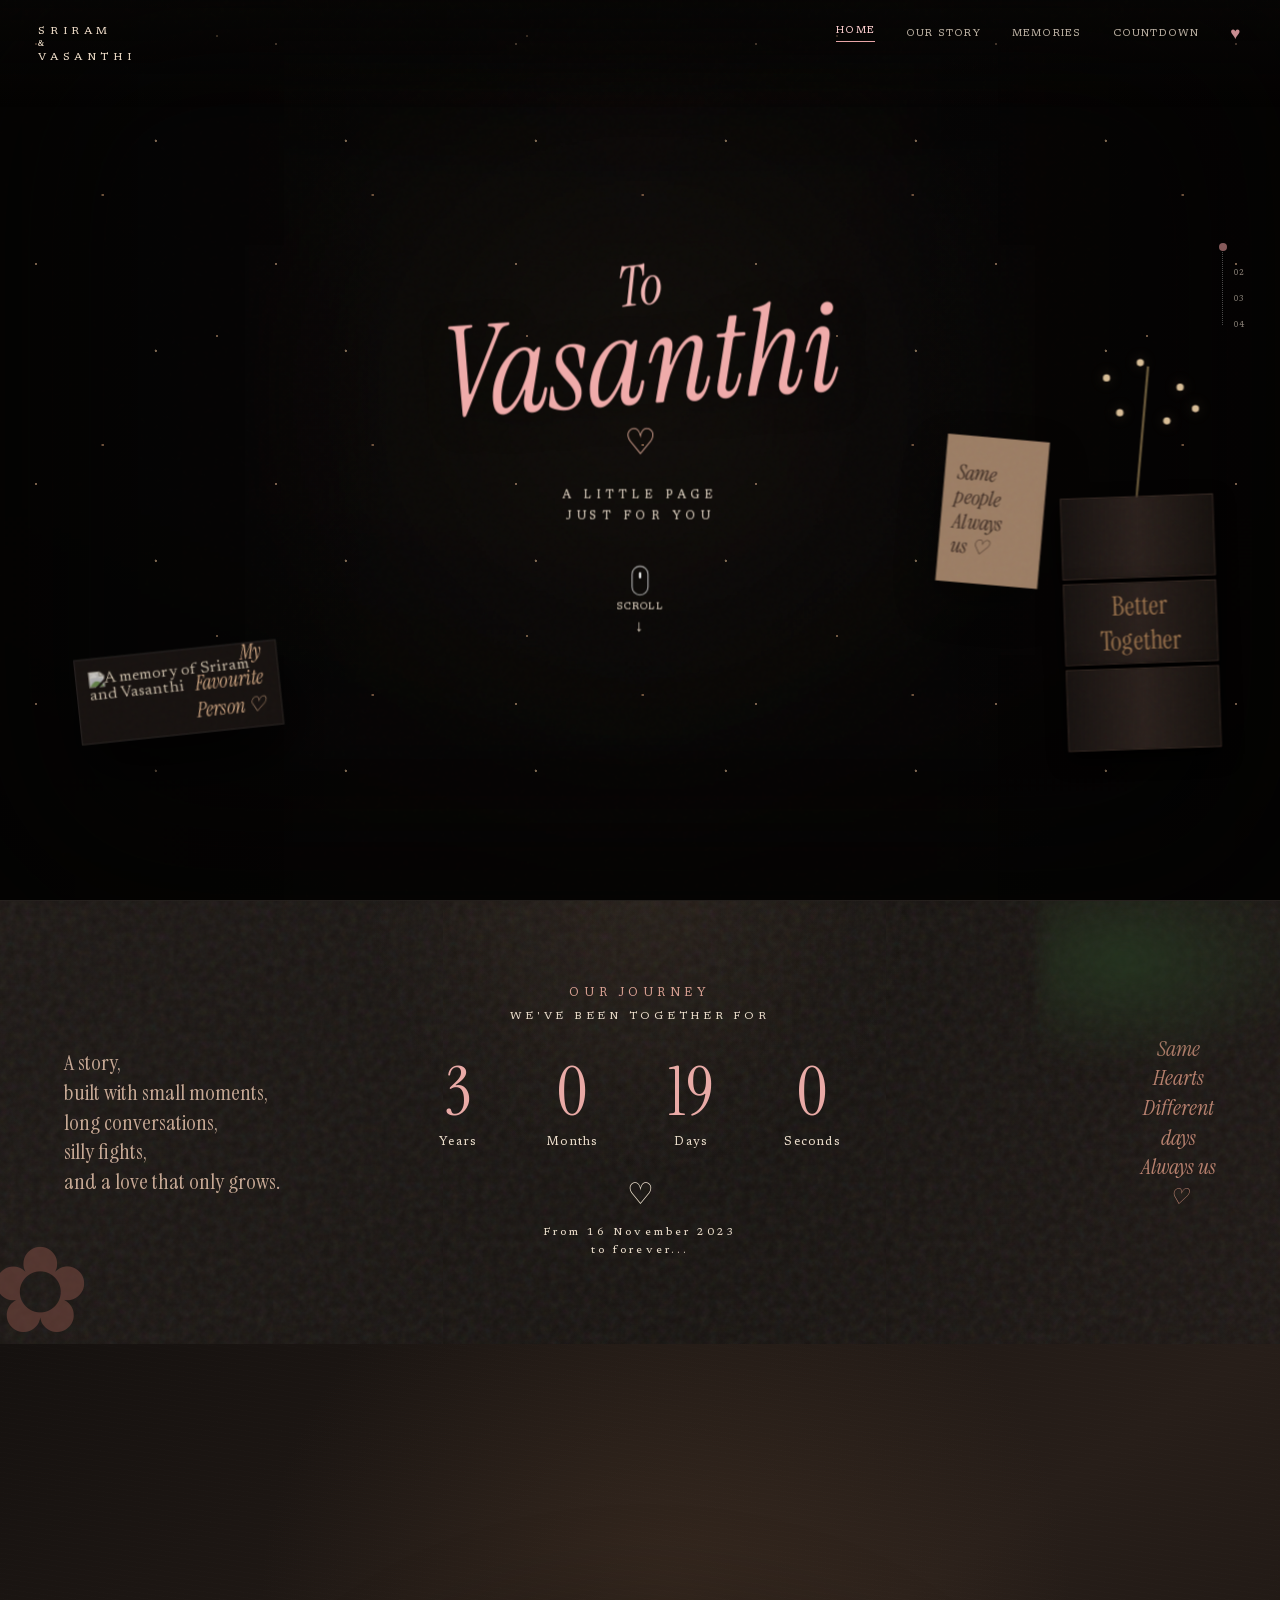
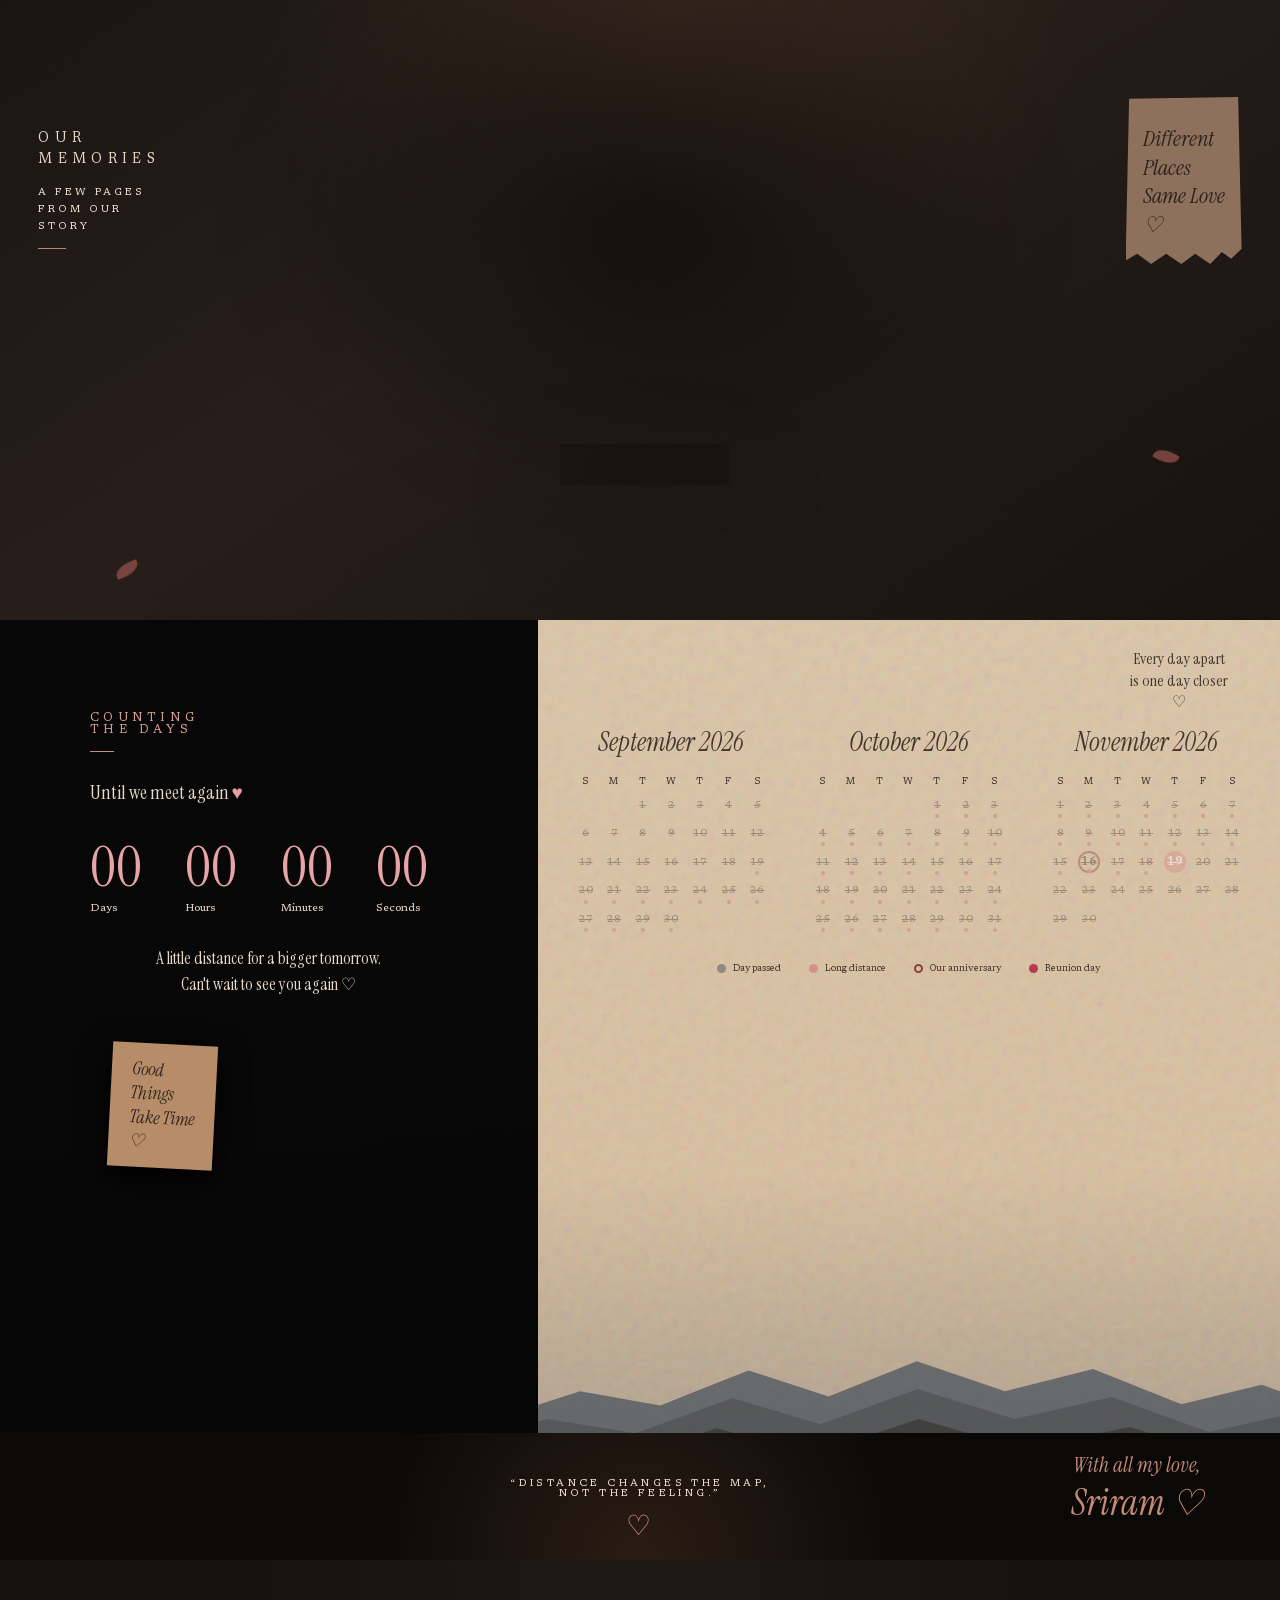
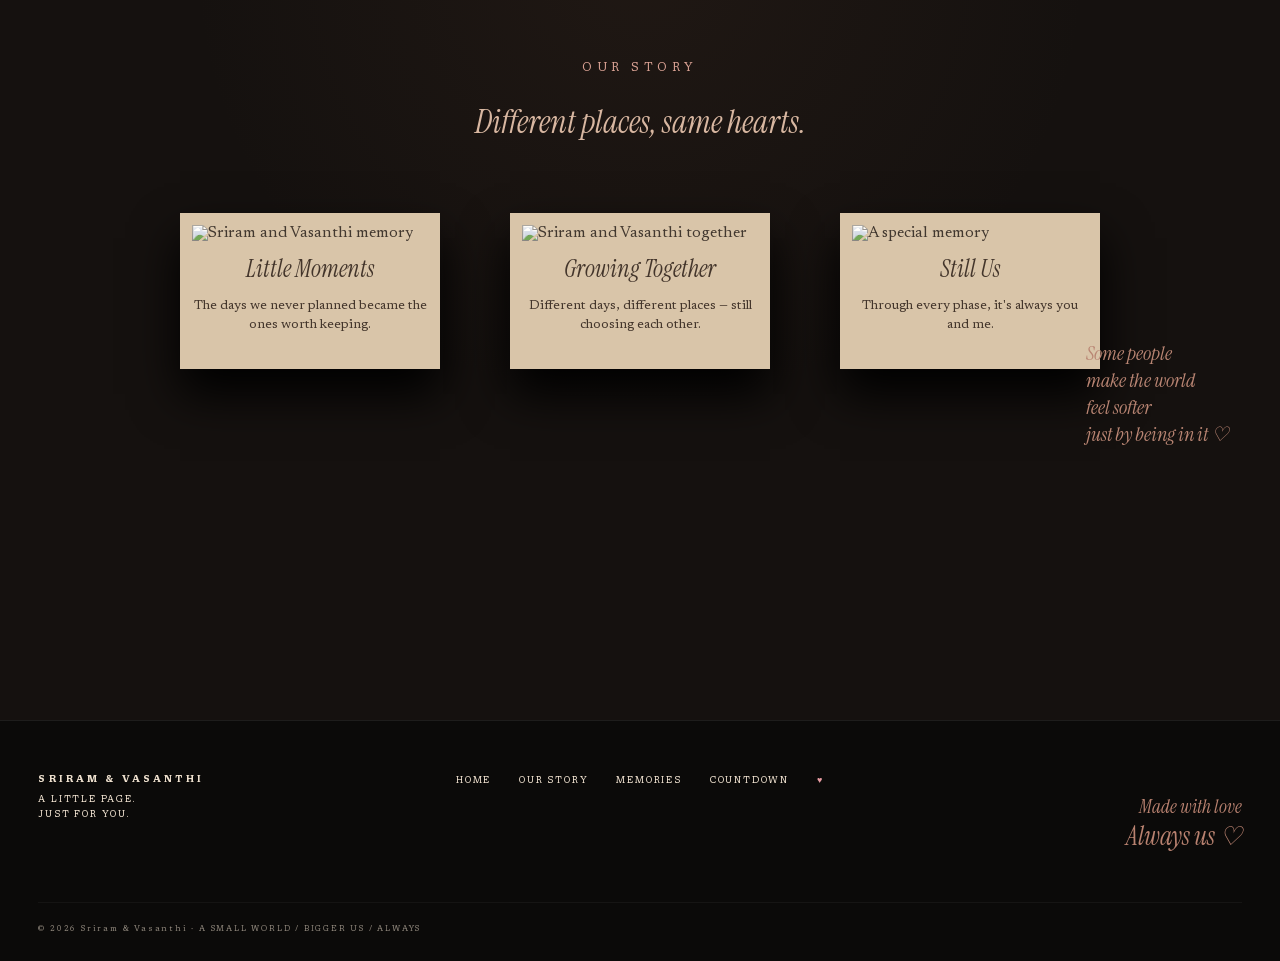
==== commit 784198c9: "Update index.html" ====
--- a/index.html
+++ b/index.html
@@ -74,6 +74,7 @@
           <div><strong id="years">0</strong><span>Years</span></div>
           <div><strong id="months">0</strong><span>Months</span></div>
           <div><strong id="days">0</strong><span>Days</span></div>
+          <div><strong id="seconds">0</strong><span>Seconds</span></div>
         </div>
         <div class="tiny-heart">♡</div>
         <p class="since">From 16 November 2023<br>to forever...</p>
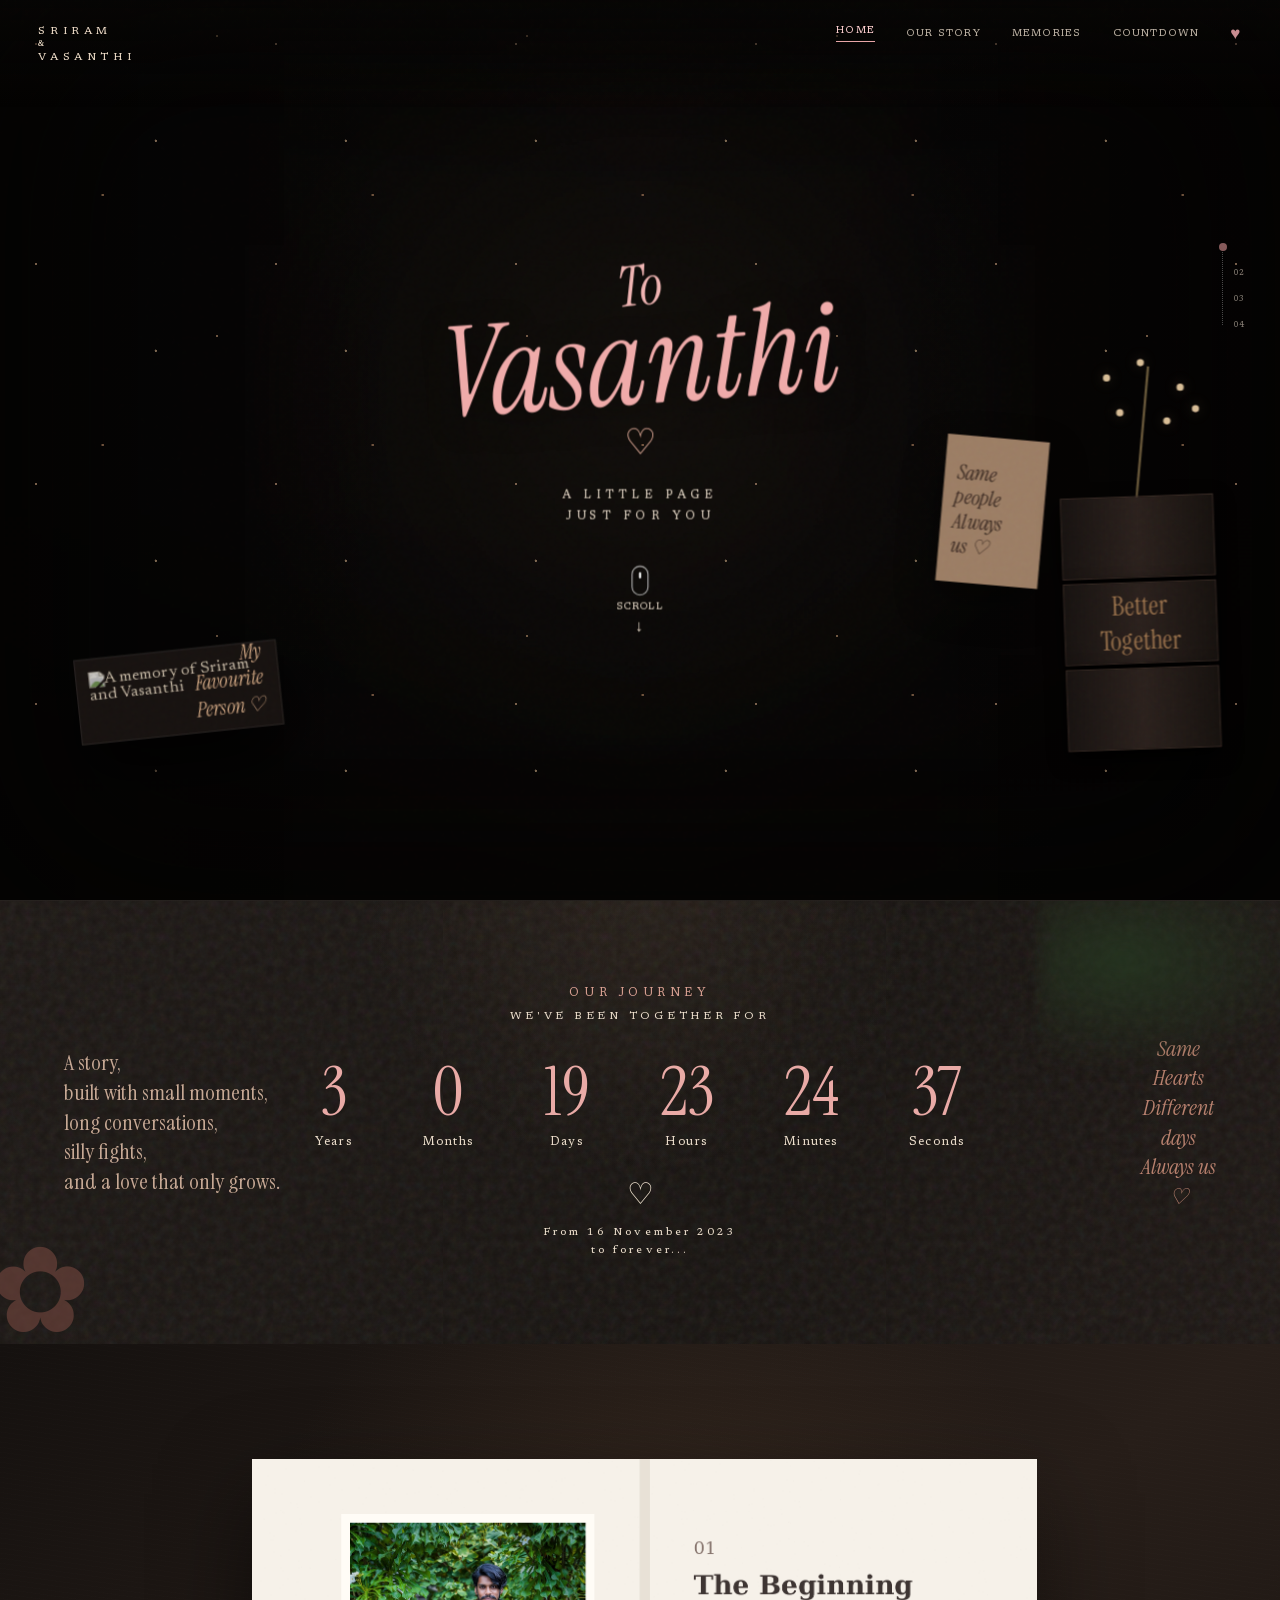
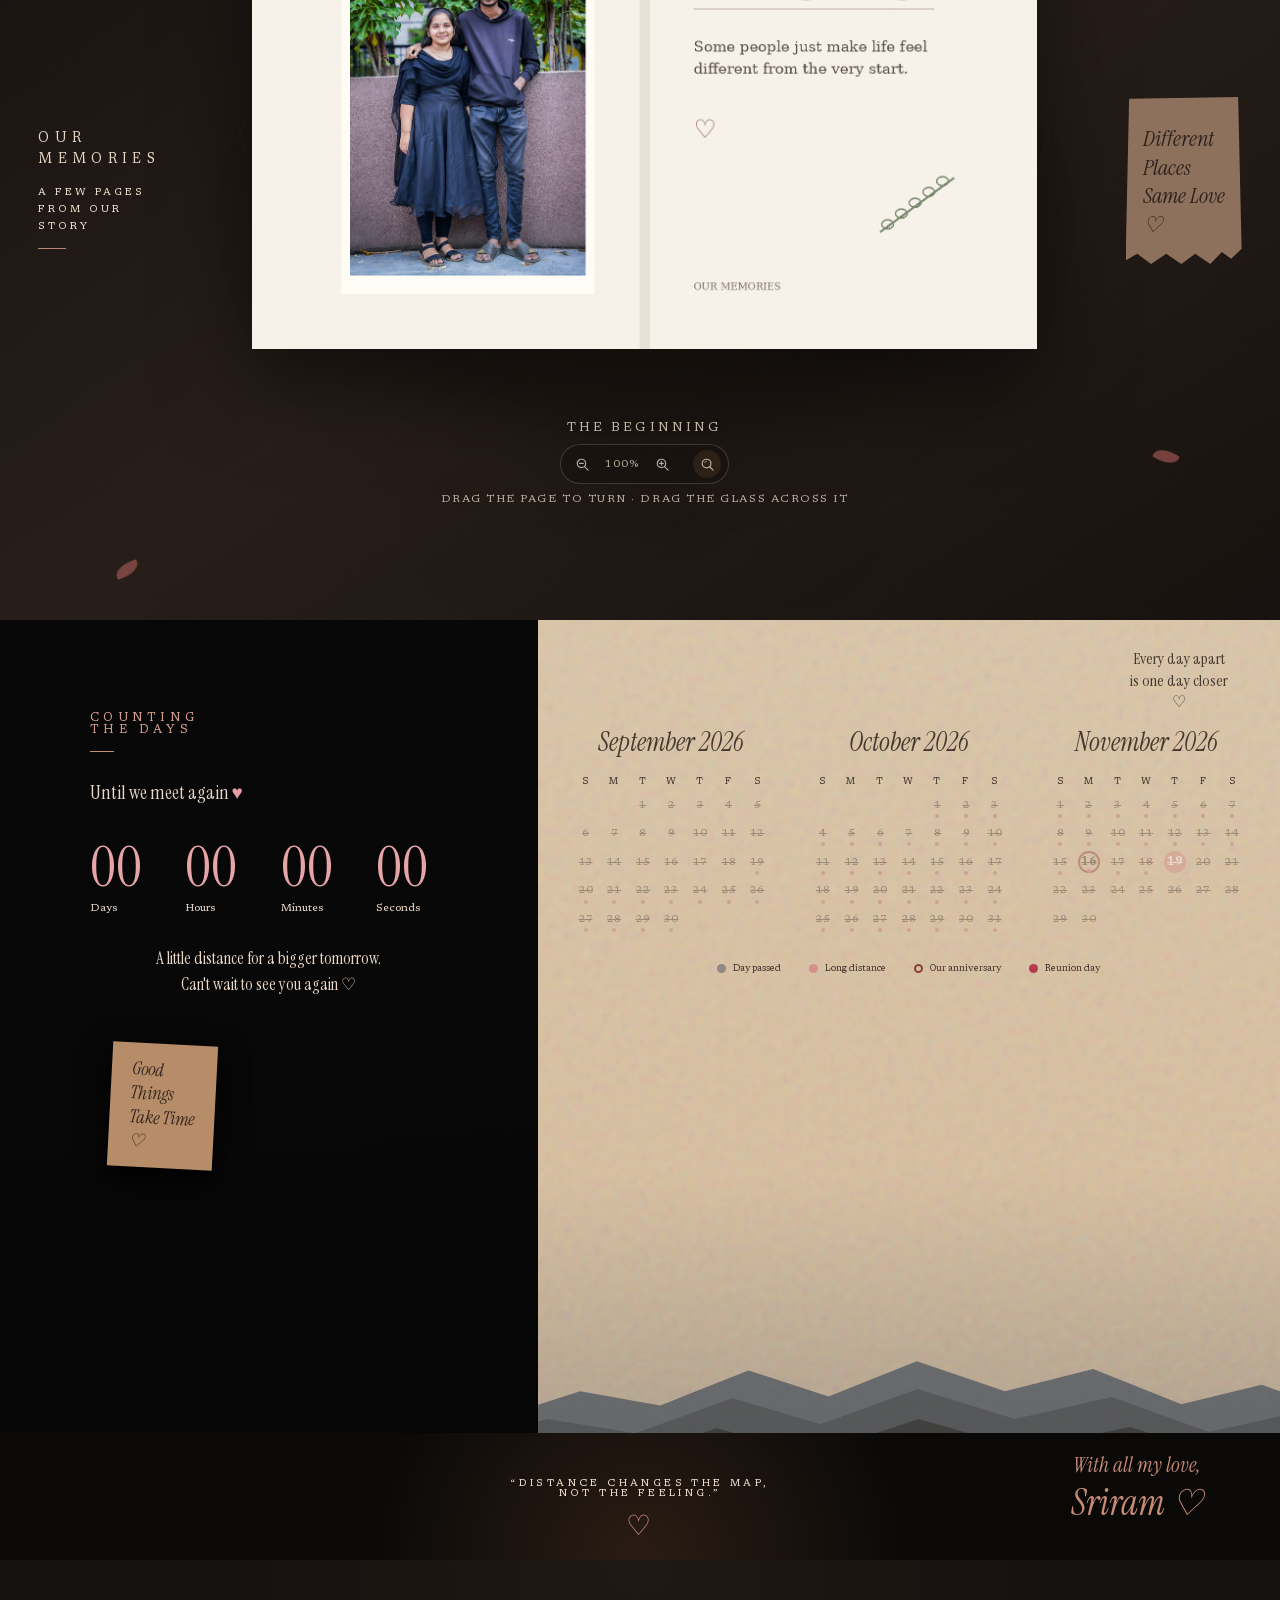
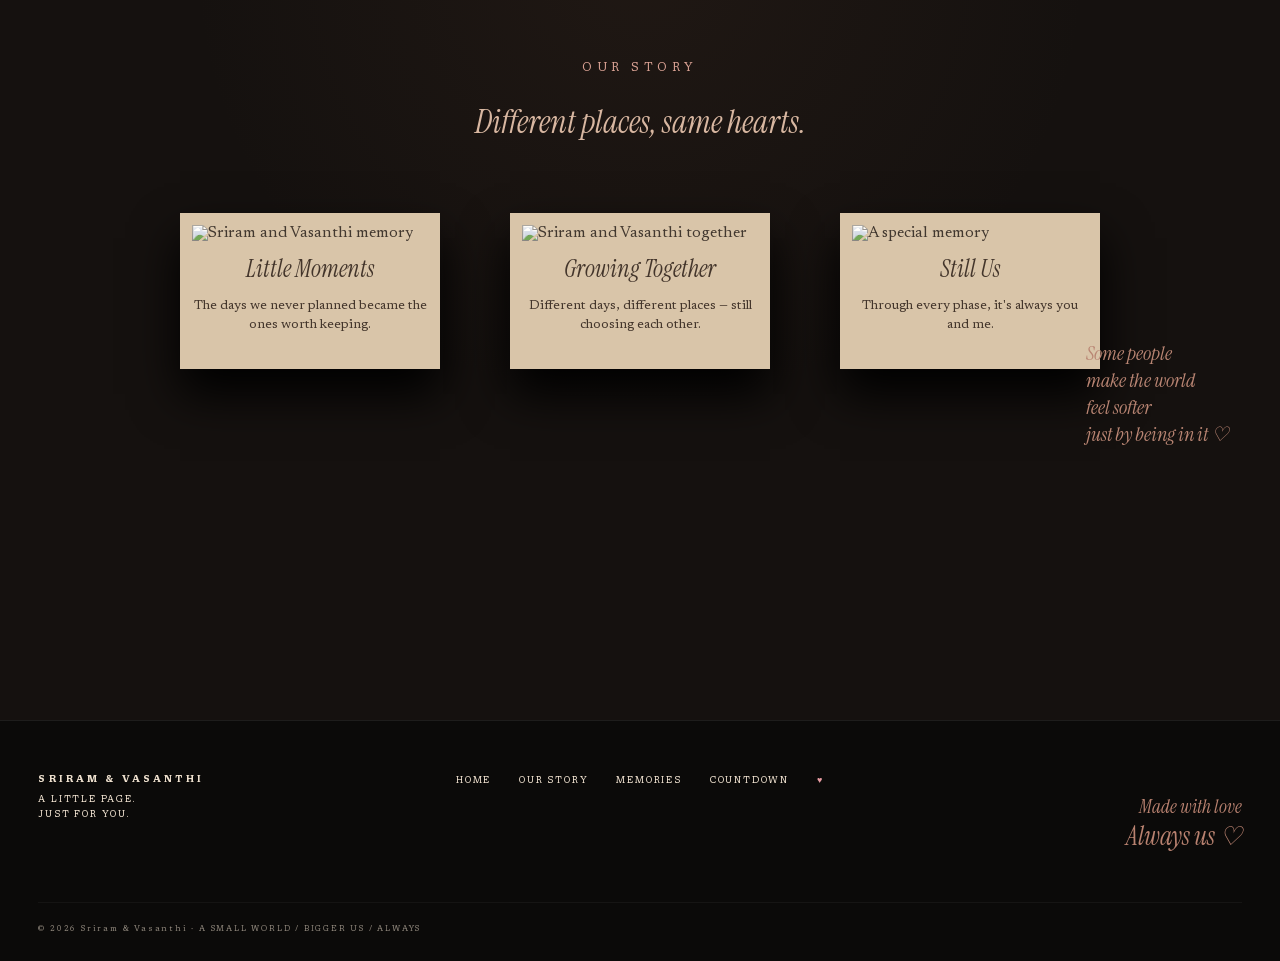
==== commit 31184a96: "Update index.html" ====
--- a/index.html
+++ b/index.html
@@ -71,11 +71,38 @@
         <p class="eyebrow">OUR JOURNEY</p>
         <p class="journey-label">WE'VE BEEN TOGETHER FOR</p>
         <div class="duration" id="relationshipDuration" aria-live="polite">
-          <div><strong id="years">0</strong><span>Years</span></div>
-          <div><strong id="months">0</strong><span>Months</span></div>
-          <div><strong id="days">0</strong><span>Days</span></div>
-          <div><strong id="seconds">0</strong><span>Seconds</span></div>
-        </div>
+
+  <div>
+    <strong id="years">0</strong>
+    <span>Years</span>
+  </div>
+
+  <div>
+    <strong id="months">0</strong>
+    <span>Months</span>
+  </div>
+
+  <div>
+    <strong id="days">0</strong>
+    <span>Days</span>
+  </div>
+
+  <div>
+    <strong id="hours">0</strong>
+    <span>Hours</span>
+  </div>
+
+  <div>
+    <strong id="minutes">0</strong>
+    <span>Minutes</span>
+  </div>
+
+  <div>
+    <strong id="seconds">0</strong>
+    <span>Seconds</span>
+  </div>
+
+</div>
         <div class="tiny-heart">♡</div>
         <p class="since">From 16 November 2023<br>to forever...</p>
       </div>
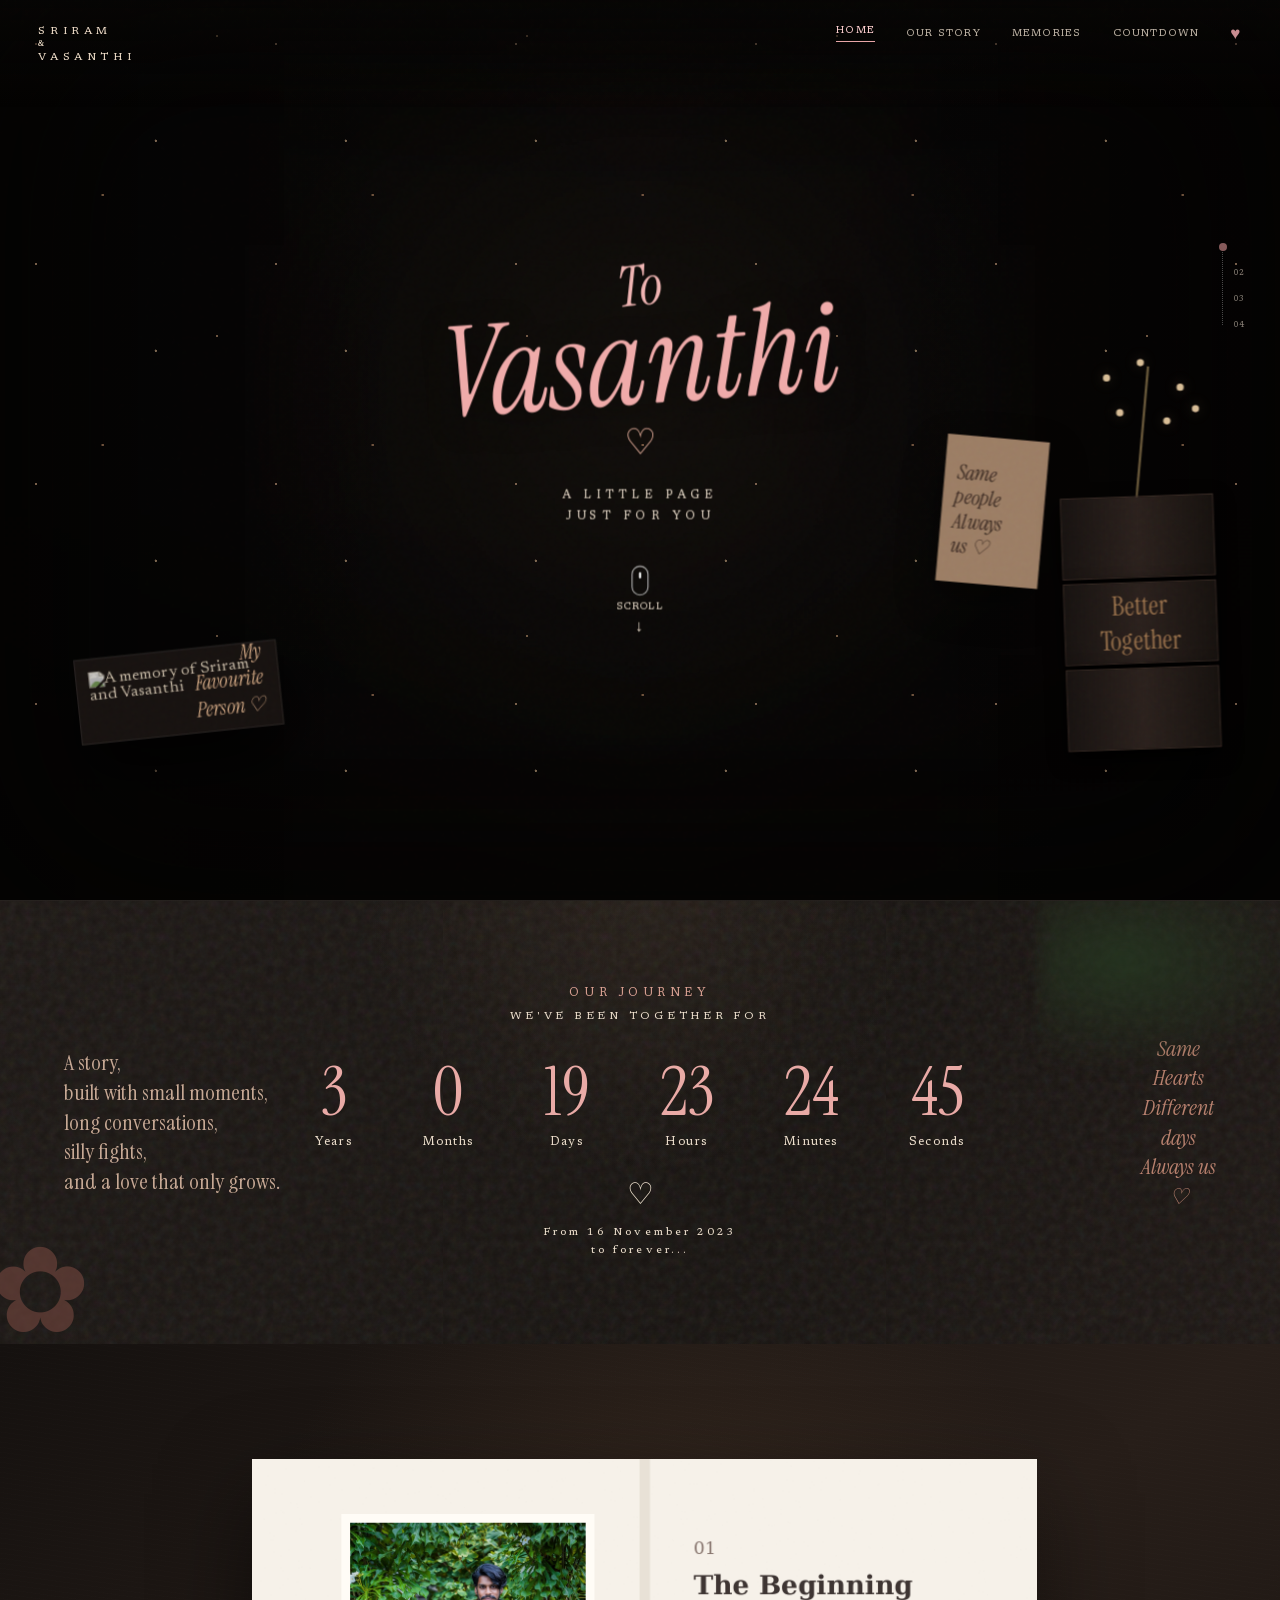
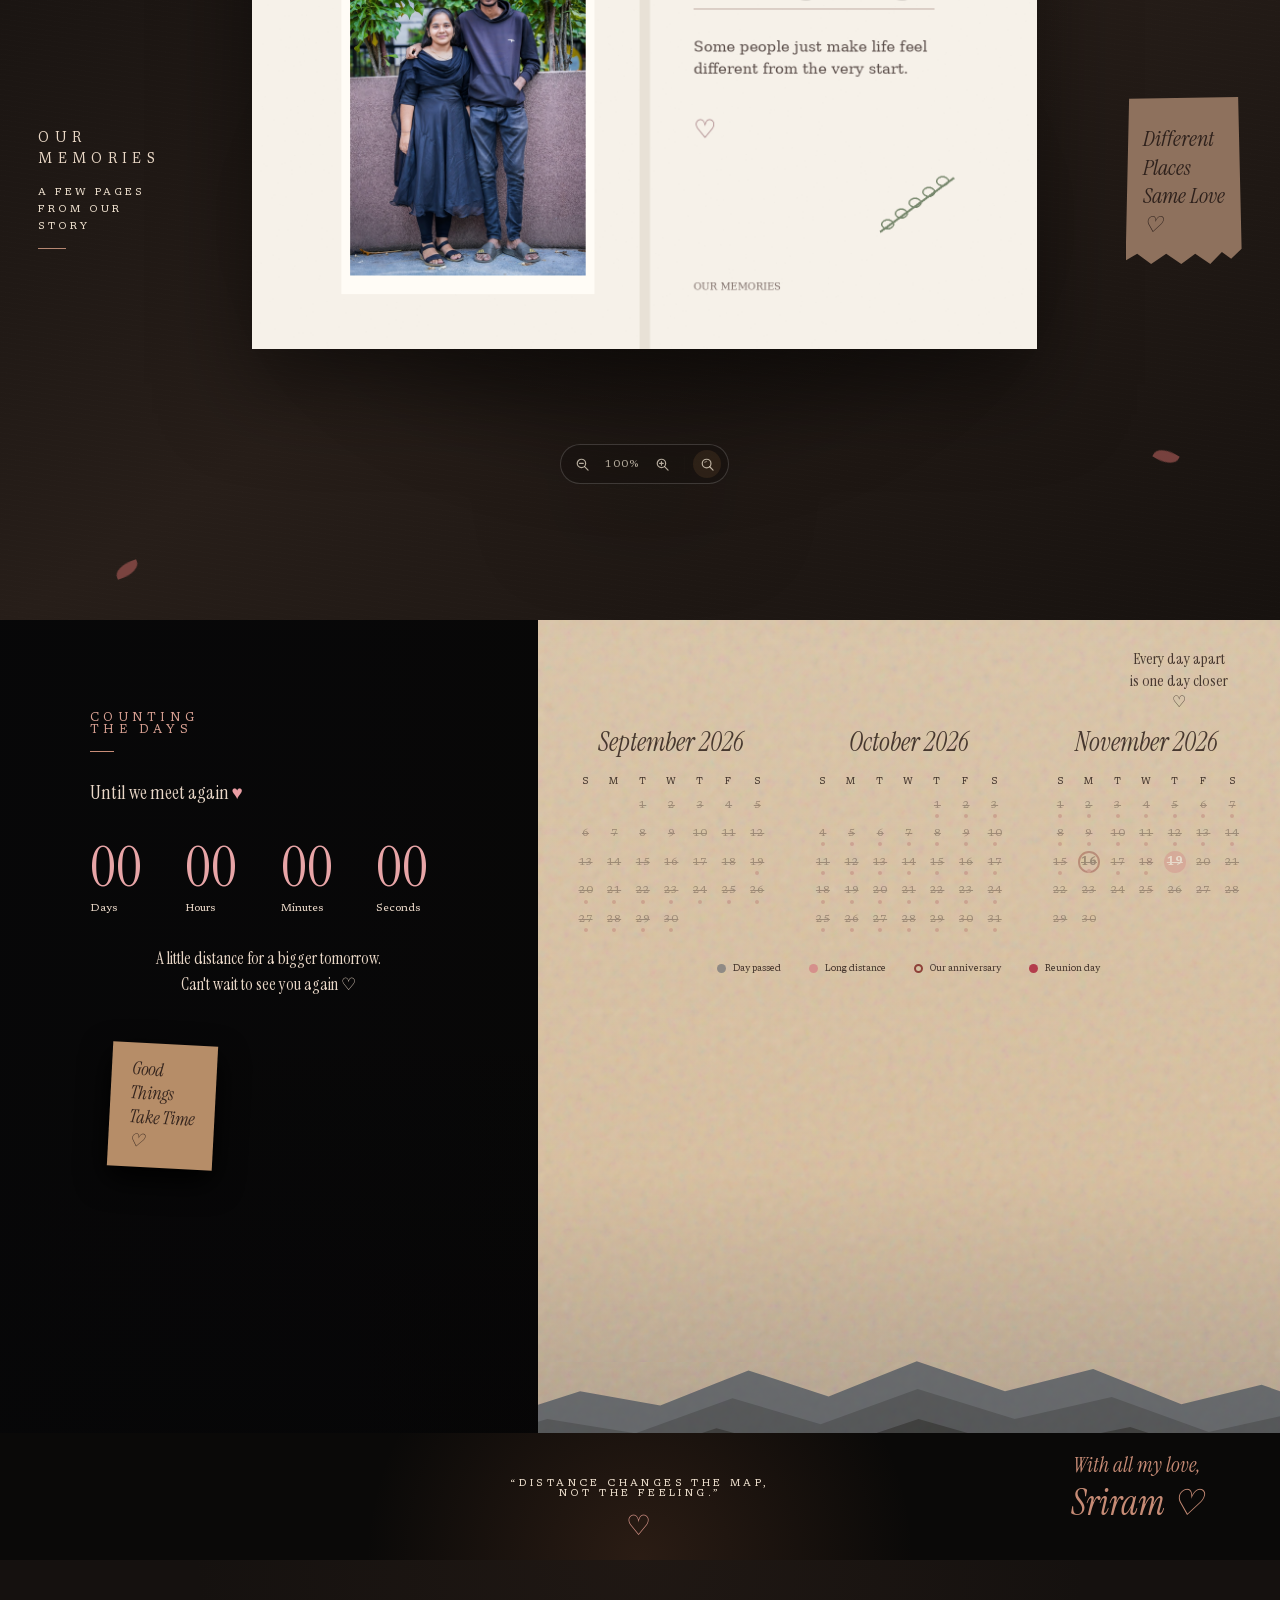
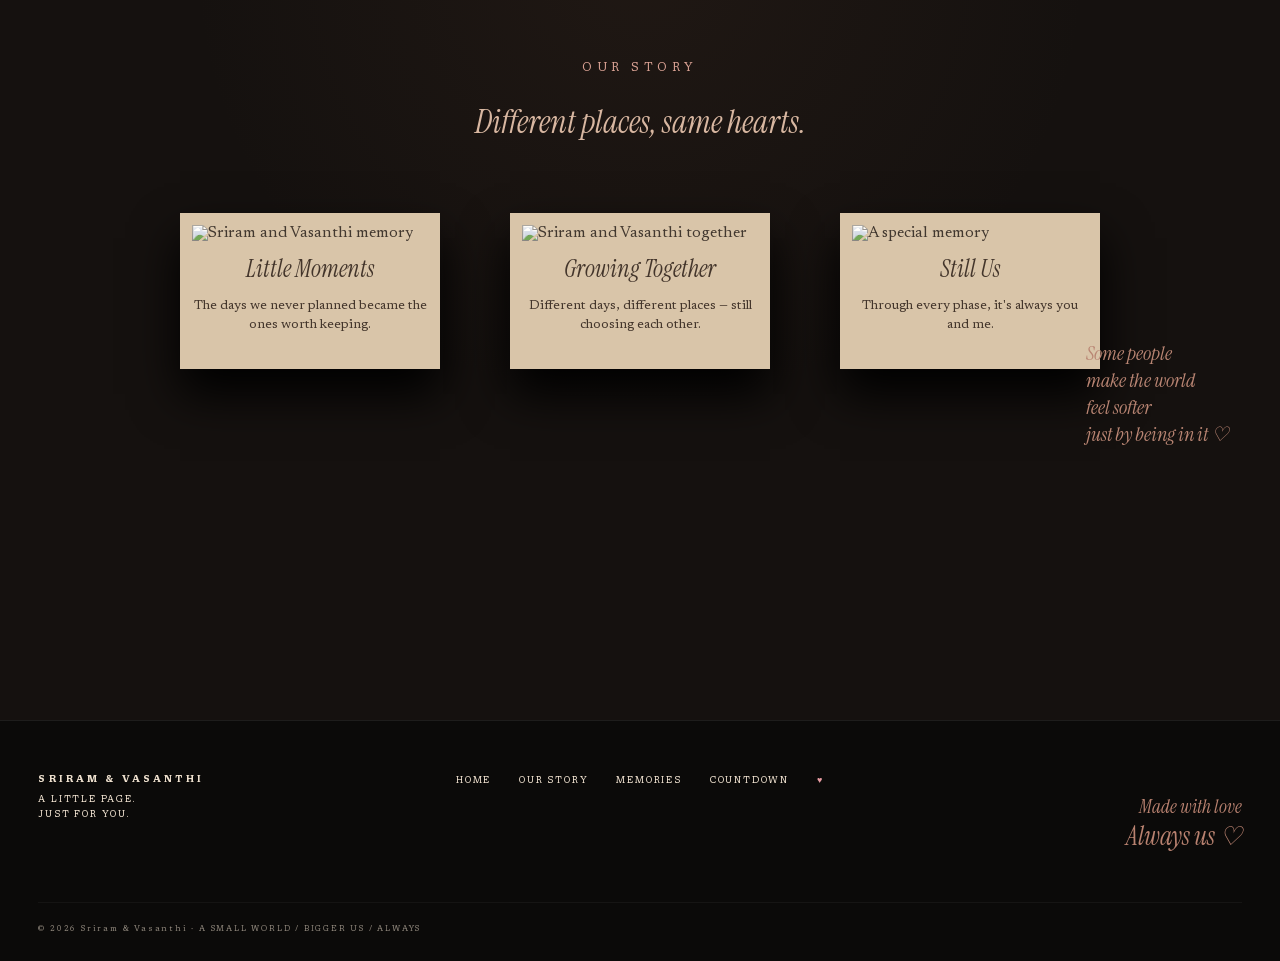
==== commit 19e959f8: "Update image file extensions from .jpg to .png" ====
--- a/index.html
+++ b/index.html
@@ -181,15 +181,15 @@
       </div>
       <div class="story-grid">
         <article class="polaroid reveal" data-tilt="-4">
-          <img src="./assets/photos/photo-1.jpg" alt="Sriram and Vasanthi memory" />
+          <img src="./assets/photos/photo-1.png" alt="Sriram and Vasanthi memory" />
           <h3>Little Moments</h3><p>The days we never planned became the ones worth keeping.</p>
         </article>
         <article class="polaroid reveal" data-tilt="2">
-          <img src="./assets/photos/photo-3.jpg" alt="Sriram and Vasanthi together" />
+          <img src="./assets/photos/photo-3.png" alt="Sriram and Vasanthi together" />
           <h3>Growing Together</h3><p>Different days, different places — still choosing each other.</p>
         </article>
         <article class="polaroid reveal" data-tilt="-2">
-          <img src="./assets/photos/photo-6.jpg" alt="A special memory" />
+          <img src="./assets/photos/photo-6.png" alt="A special memory" />
           <h3>Still Us</h3><p>Through every phase, it's always you and me.</p>
         </article>
       </div>
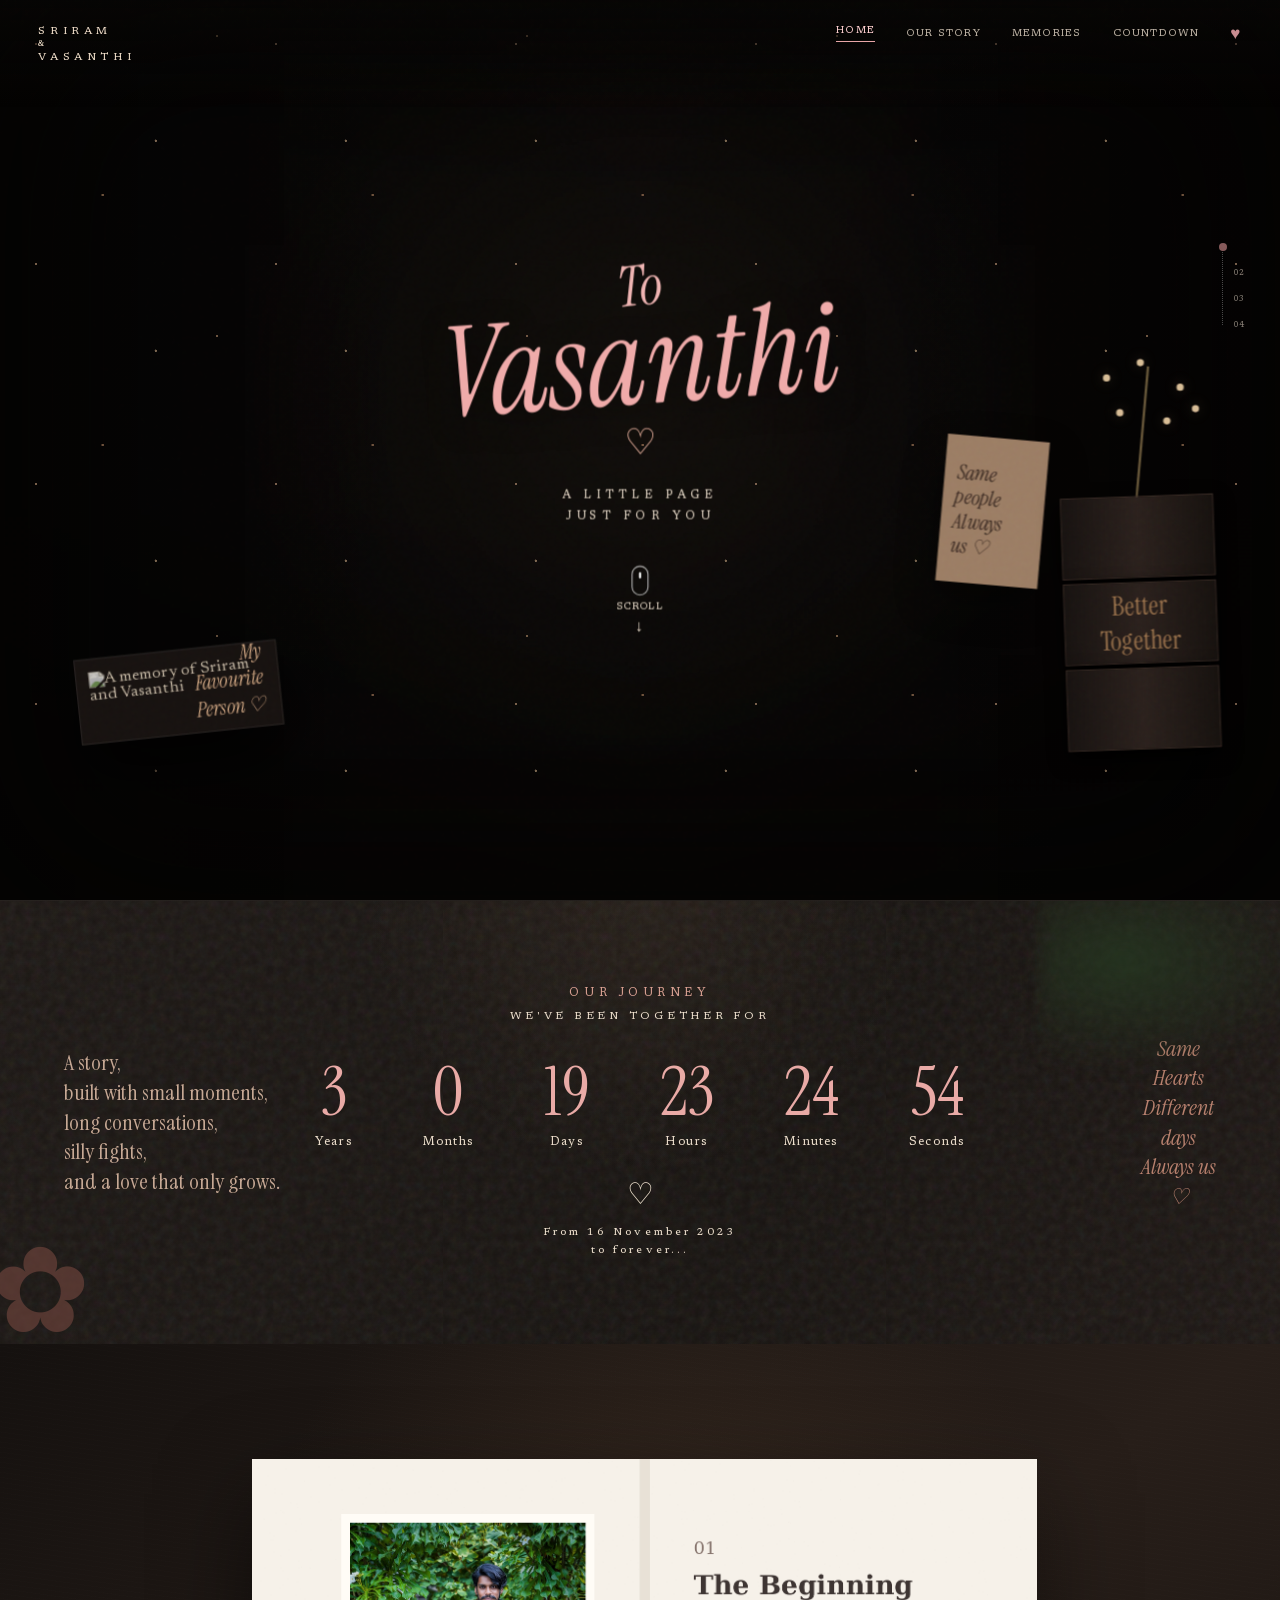
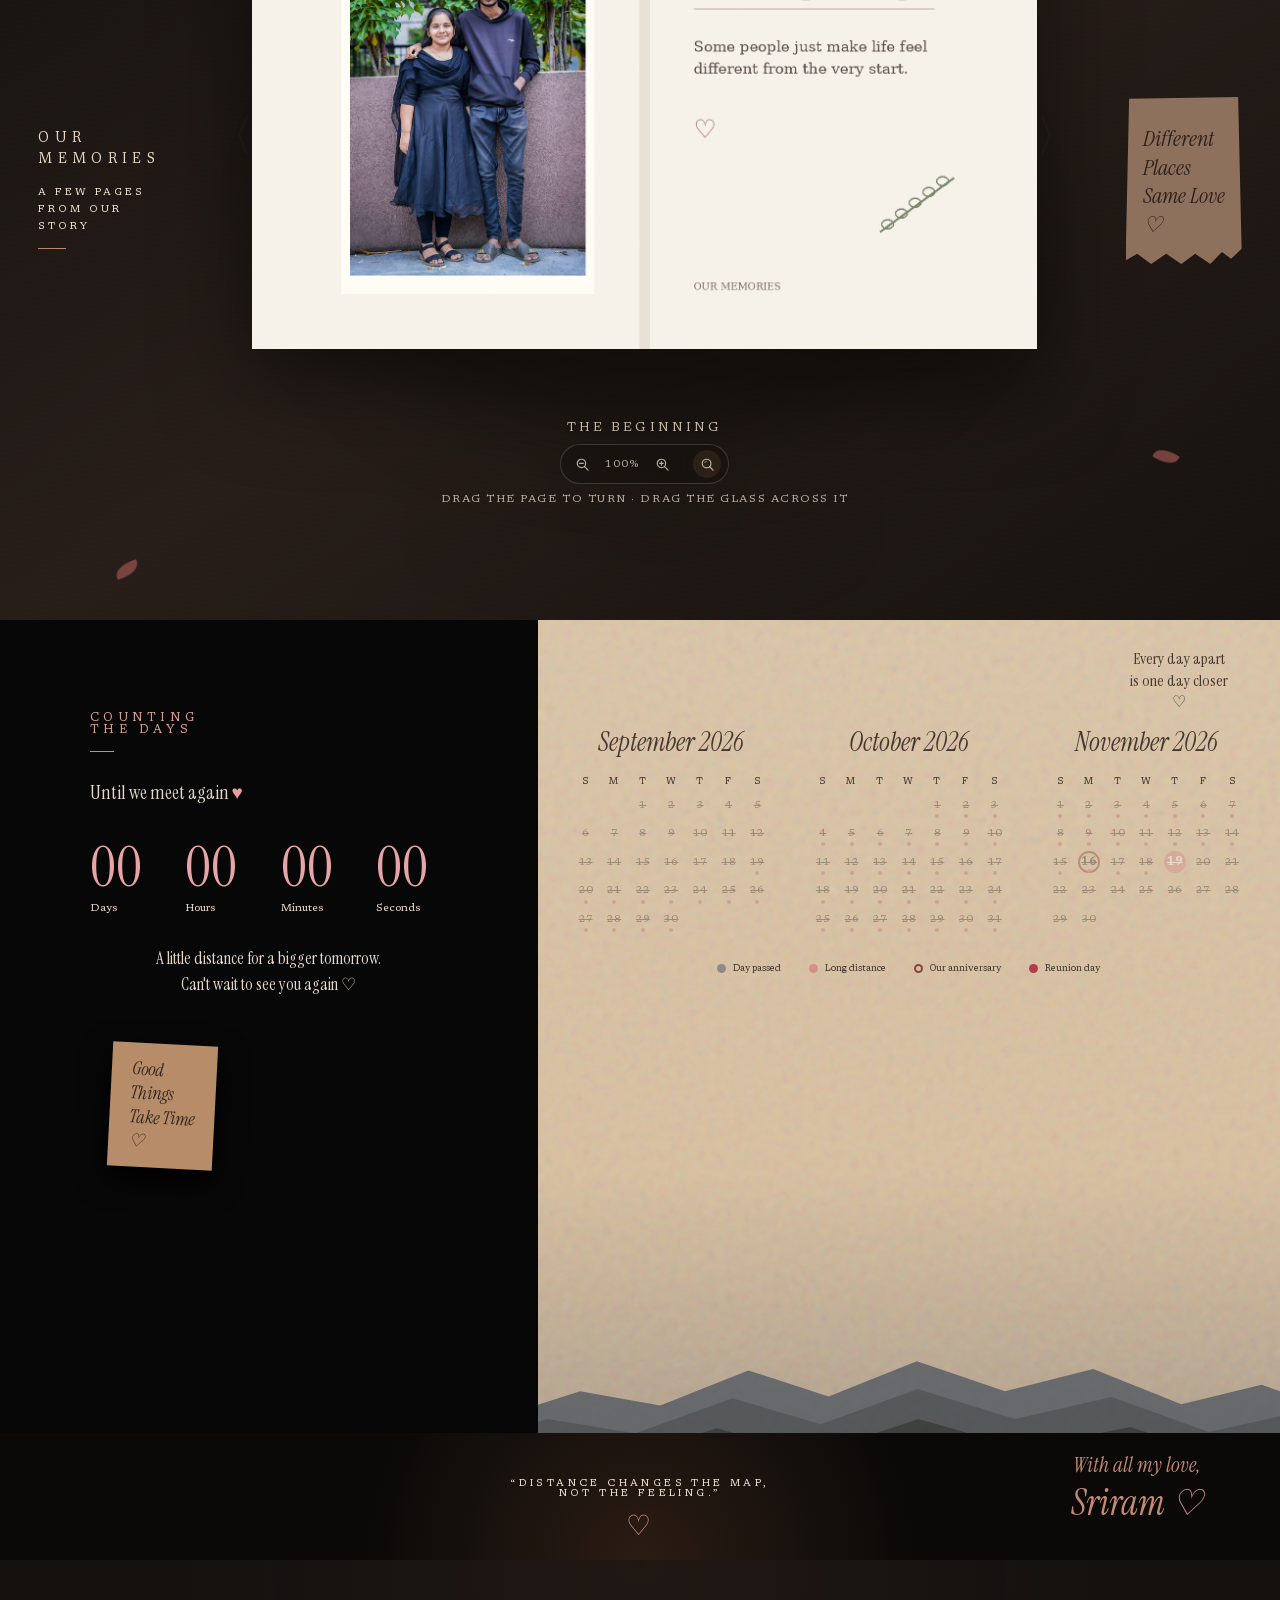
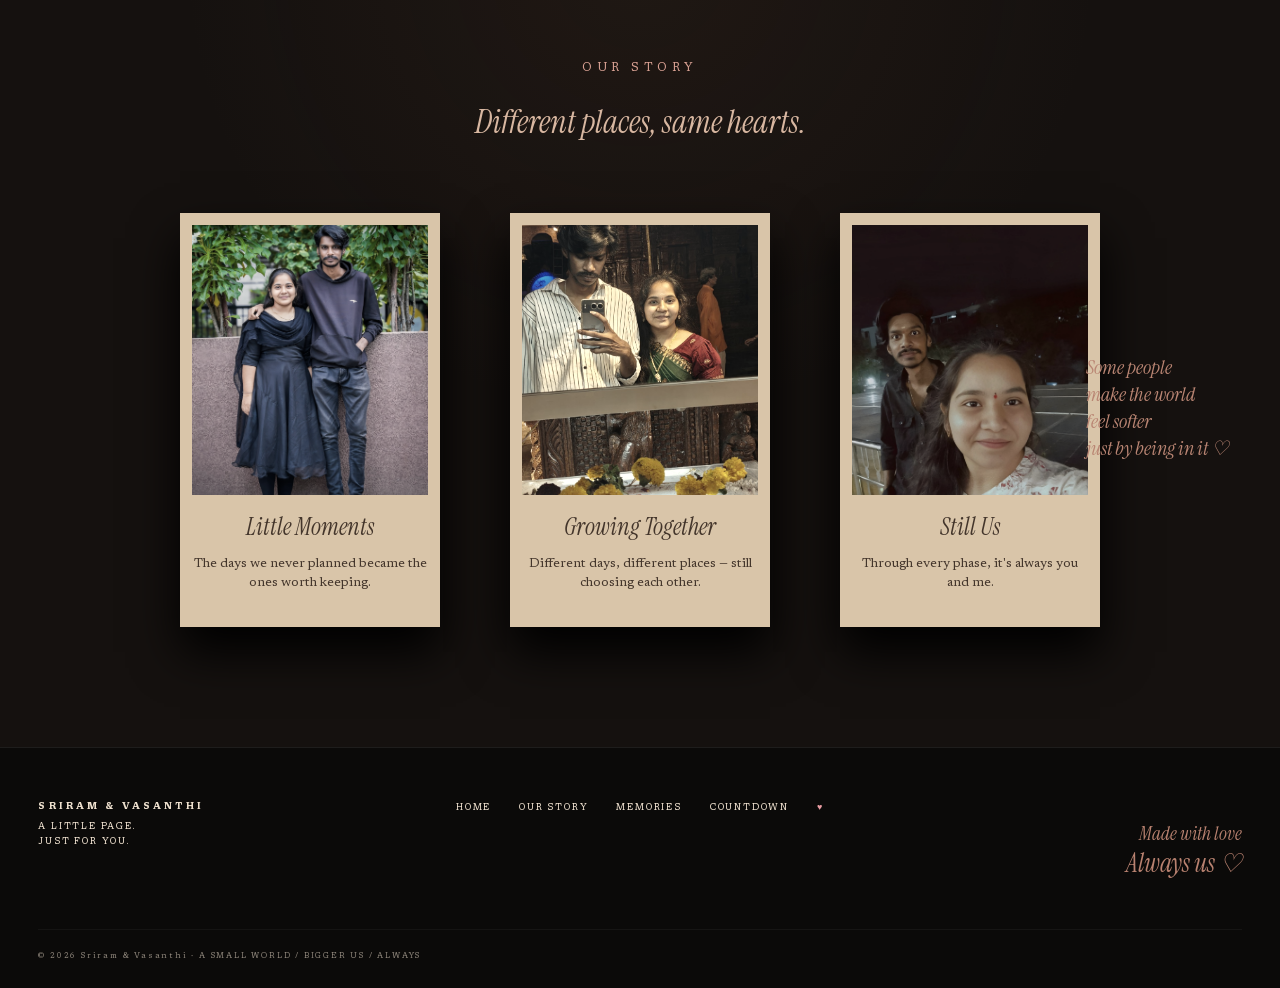
==== commit ecd02a4f: "Update index.html" ====
--- a/index.html
+++ b/index.html
@@ -181,15 +181,15 @@
       </div>
       <div class="story-grid">
         <article class="polaroid reveal" data-tilt="-4">
-          <img src="./assets/photos/photo-1.png" alt="Sriram and Vasanthi memory" />
+          <img src="./assets/photos/product-1.png" alt="Sriram and Vasanthi memory" />
           <h3>Little Moments</h3><p>The days we never planned became the ones worth keeping.</p>
         </article>
         <article class="polaroid reveal" data-tilt="2">
-          <img src="./assets/photos/photo-3.png" alt="Sriram and Vasanthi together" />
+          <img src="./assets/photos/product-3.png" alt="Sriram and Vasanthi together" />
           <h3>Growing Together</h3><p>Different days, different places — still choosing each other.</p>
         </article>
         <article class="polaroid reveal" data-tilt="-2">
-          <img src="./assets/photos/photo-6.png" alt="A special memory" />
+          <img src="./assets/photos/product-6.png" alt="A special memory" />
           <h3>Still Us</h3><p>Through every phase, it's always you and me.</p>
         </article>
       </div>
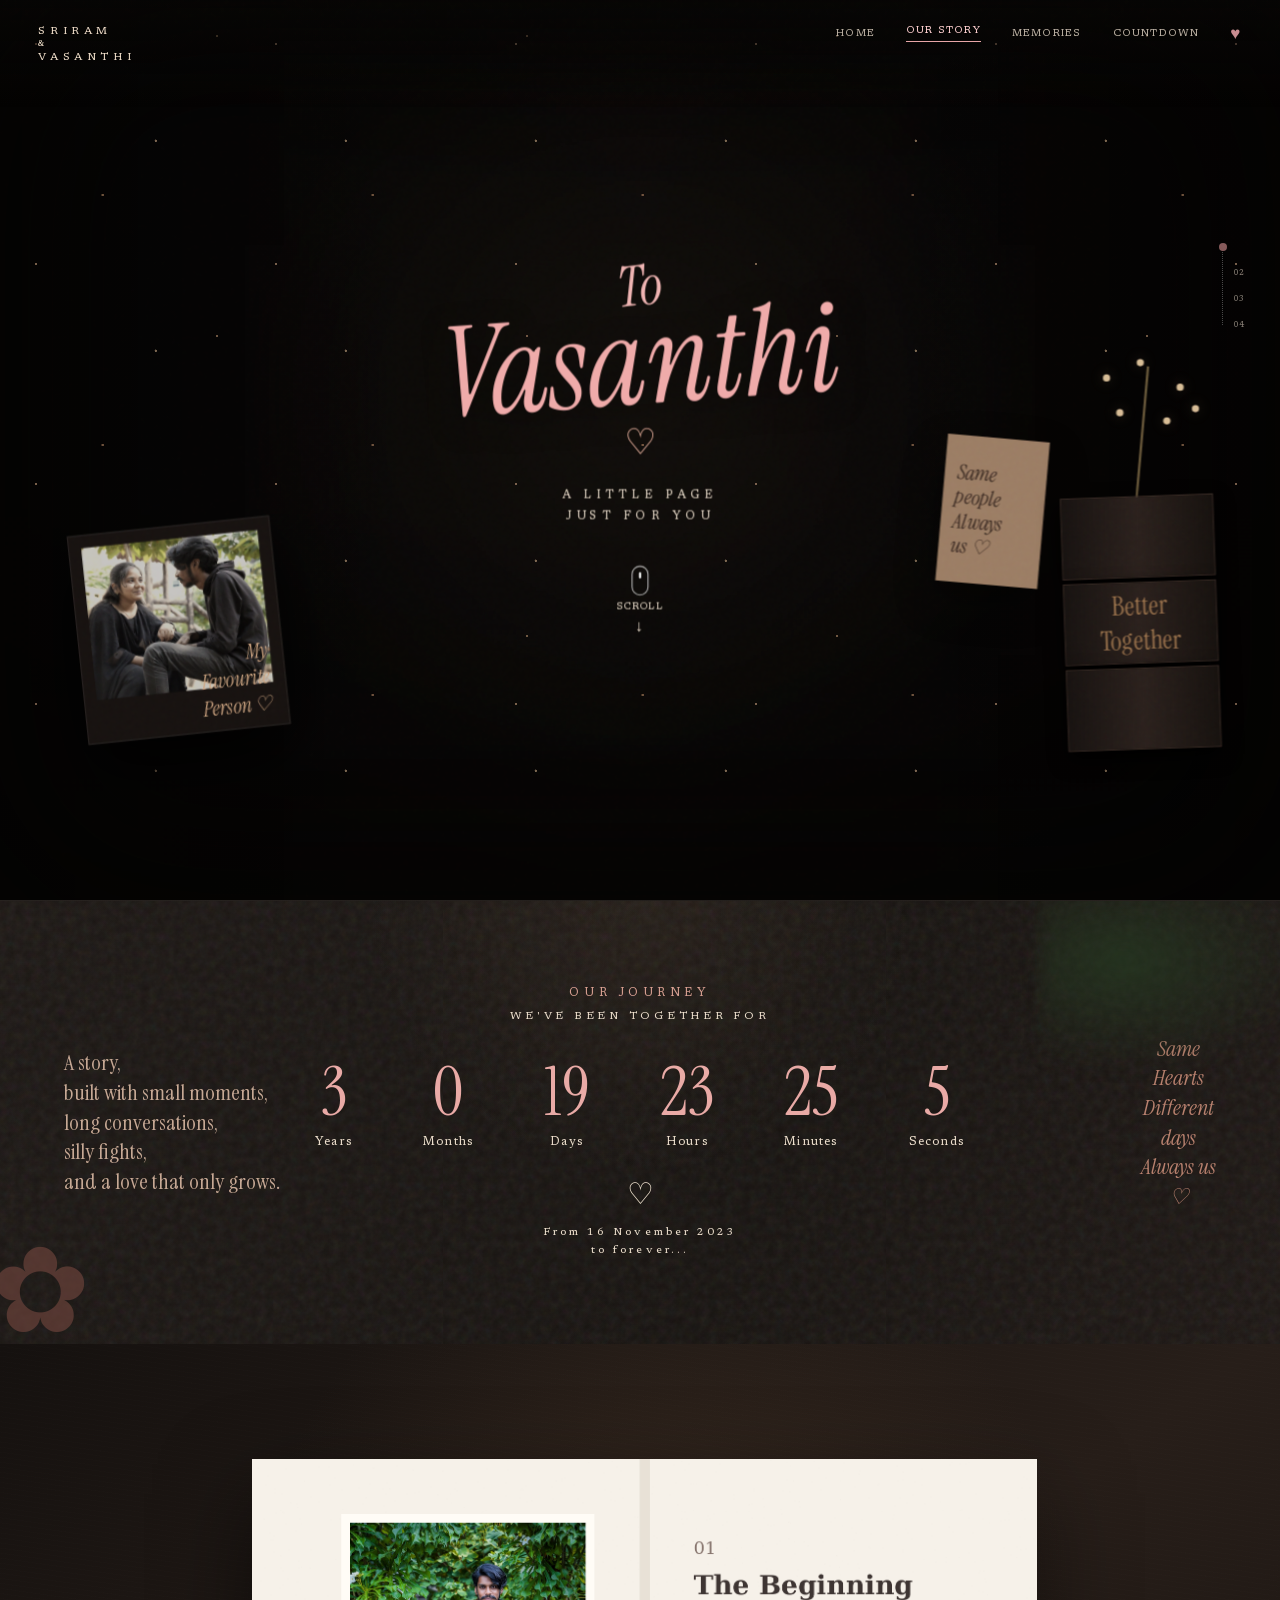
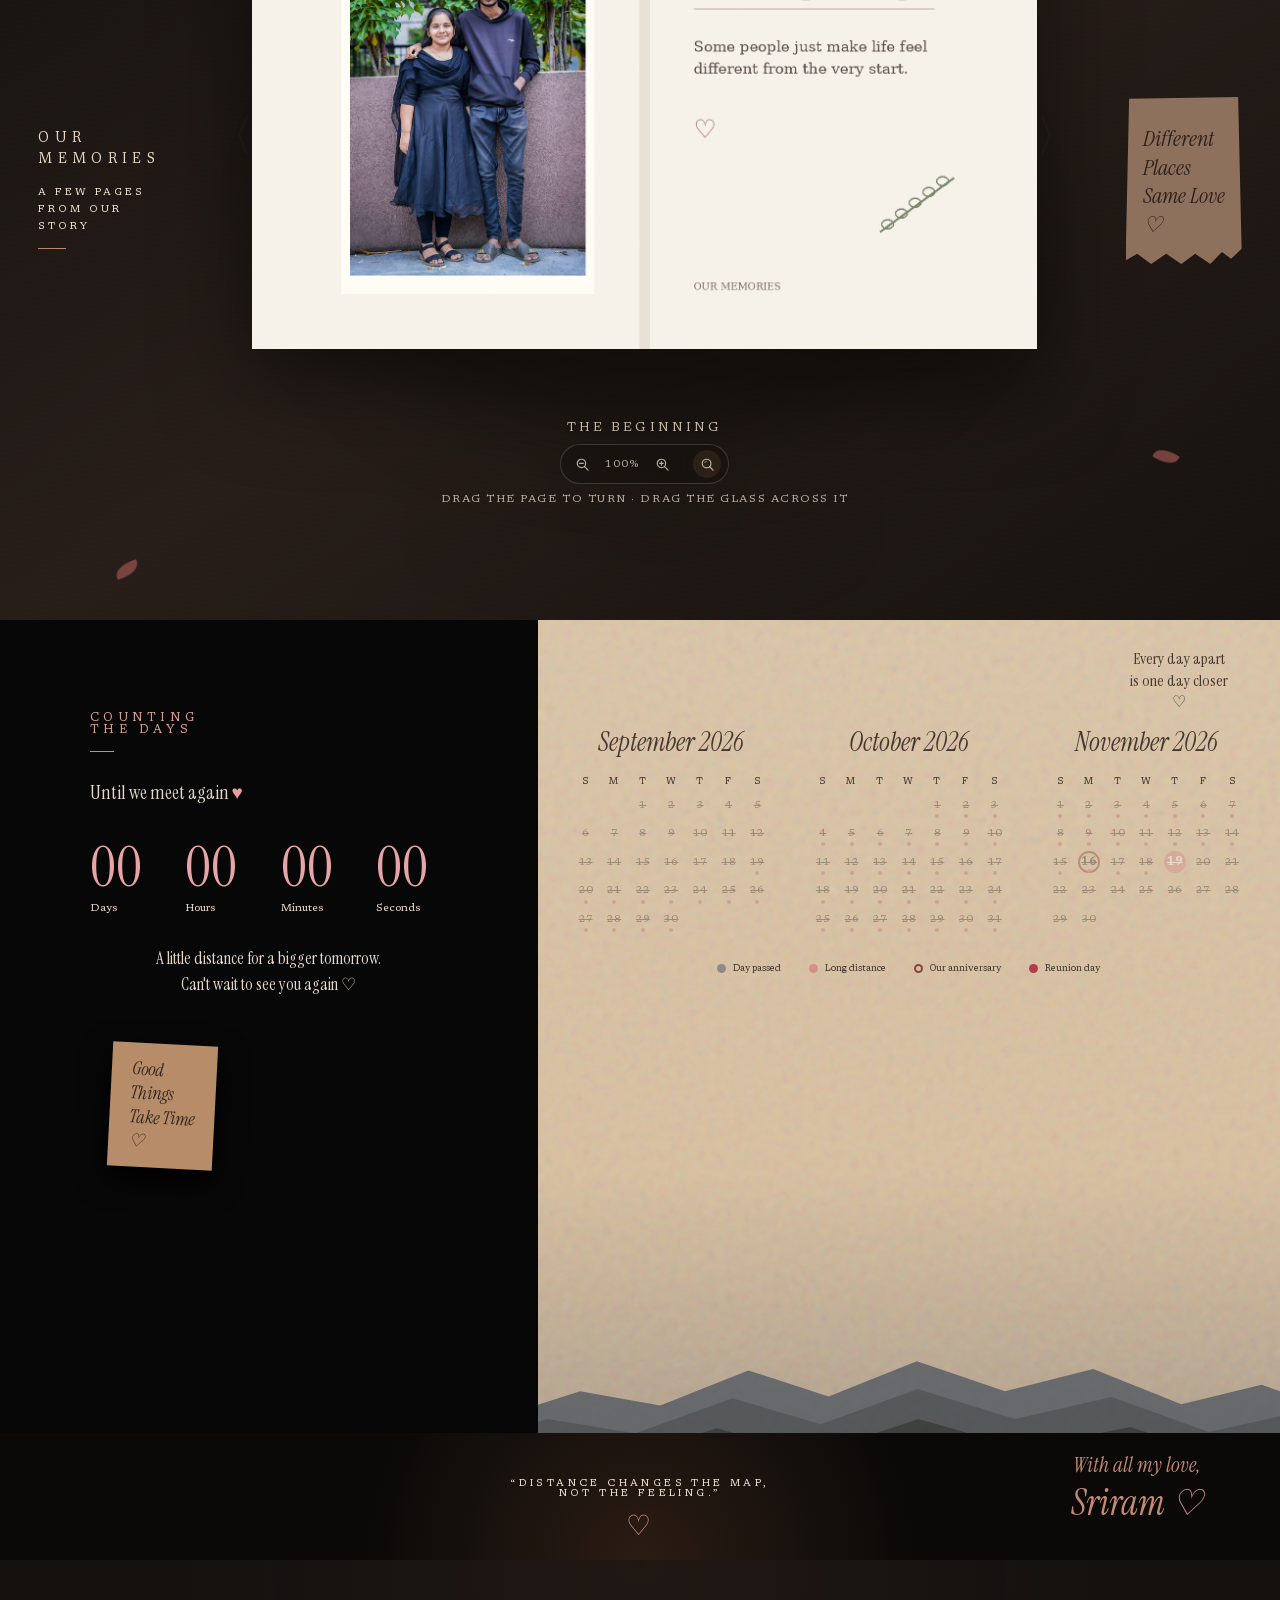
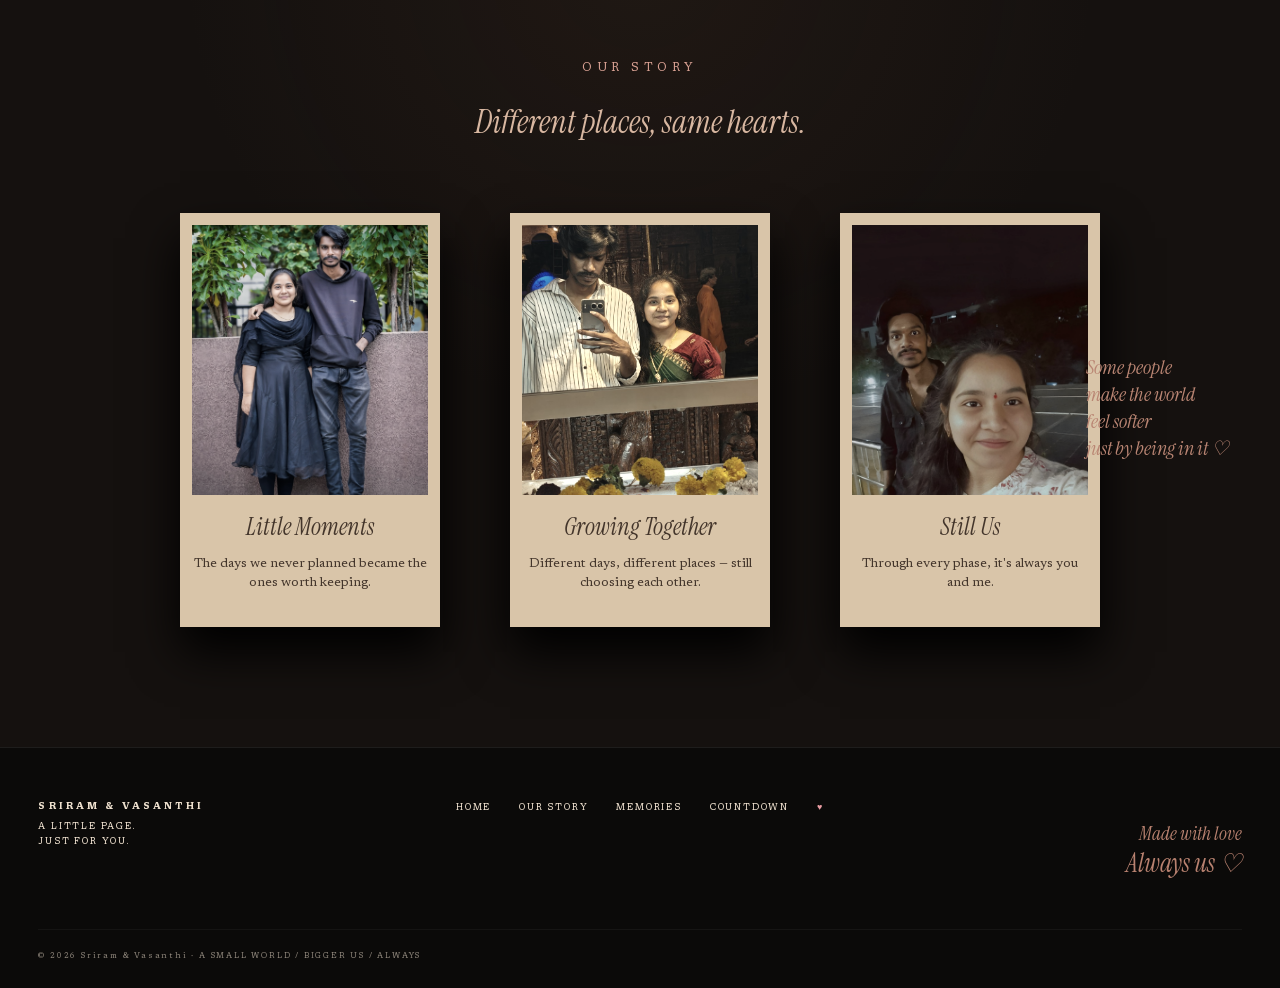
==== commit 38414fb0: "Update index.html" ====
--- a/index.html
+++ b/index.html
@@ -34,7 +34,7 @@
 
       <div class="hero-scene tilt-scene" id="heroScene">
         <div class="scene-frame scene-left" data-depth=".5">
-          <img src="./assets/photos/photo-2.jpg" alt="A memory of Sriram and Vasanthi" />
+          <img src="./assets/photos/product-2.png" alt="A memory of Sriram and Vasanthi" />
           <span>My<br>Favourite<br>Person ♡</span>
         </div>
 
@@ -179,20 +179,26 @@
         <p class="eyebrow">OUR STORY</p>
         <h2>Different places, same hearts.</h2>
       </div>
+      
       <div class="story-grid">
-        <article class="polaroid reveal" data-tilt="-4">
-          <img src="./assets/photos/product-1.png" alt="Sriram and Vasanthi memory" />
-          <h3>Little Moments</h3><p>The days we never planned became the ones worth keeping.</p>
-        </article>
-        <article class="polaroid reveal" data-tilt="2">
-          <img src="./assets/photos/product-3.png" alt="Sriram and Vasanthi together" />
-          <h3>Growing Together</h3><p>Different days, different places — still choosing each other.</p>
-        </article>
-        <article class="polaroid reveal" data-tilt="-2">
-          <img src="./assets/photos/product-6.png" alt="A special memory" />
-          <h3>Still Us</h3><p>Through every phase, it's always you and me.</p>
-        </article>
-      </div>
+  <article class="polaroid reveal" data-tilt="-4">
+    <img src="./assets/photos/product-1.png" alt="Sriram and Vasanthi memory" />
+    <h3>Little Moments</h3>
+    <p>The days we never planned became the ones worth keeping.</p>
+  </article>
+
+  <article class="polaroid reveal" data-tilt="2">
+    <img src="./assets/photos/product-3.png" alt="Sriram and Vasanthi together" />
+    <h3>Growing Together</h3>
+    <p>Different days, different places — still choosing each other.</p>
+  </article>
+
+  <article class="polaroid reveal" data-tilt="-2">
+    <img src="./assets/photos/product-6.png" alt="A special memory" />
+    <h3>Still Us</h3>
+    <p>Through every phase, it's always you and me.</p>
+  </article>
+</div>
       <div class="story-note reveal">Some people<br>make the world<br>feel softer<br>just by being in it ♡</div>
     </section>
   </main>
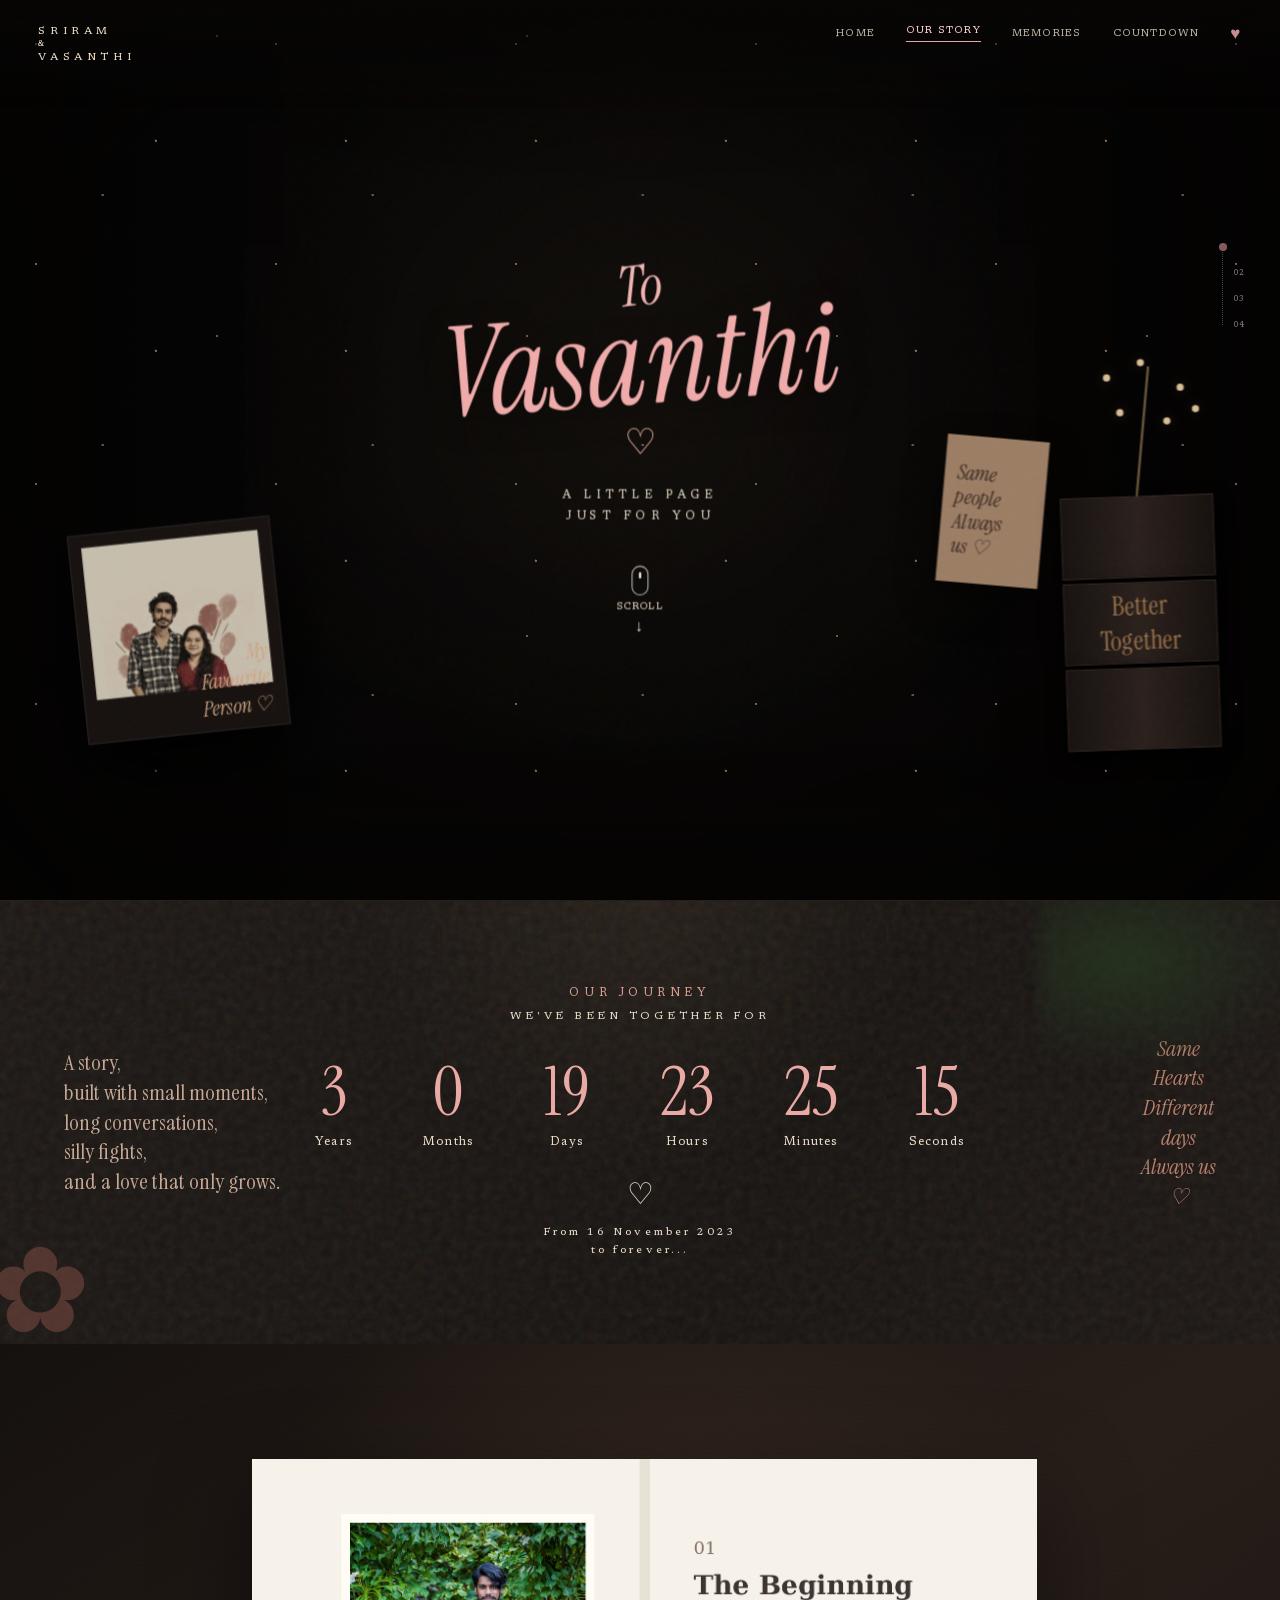
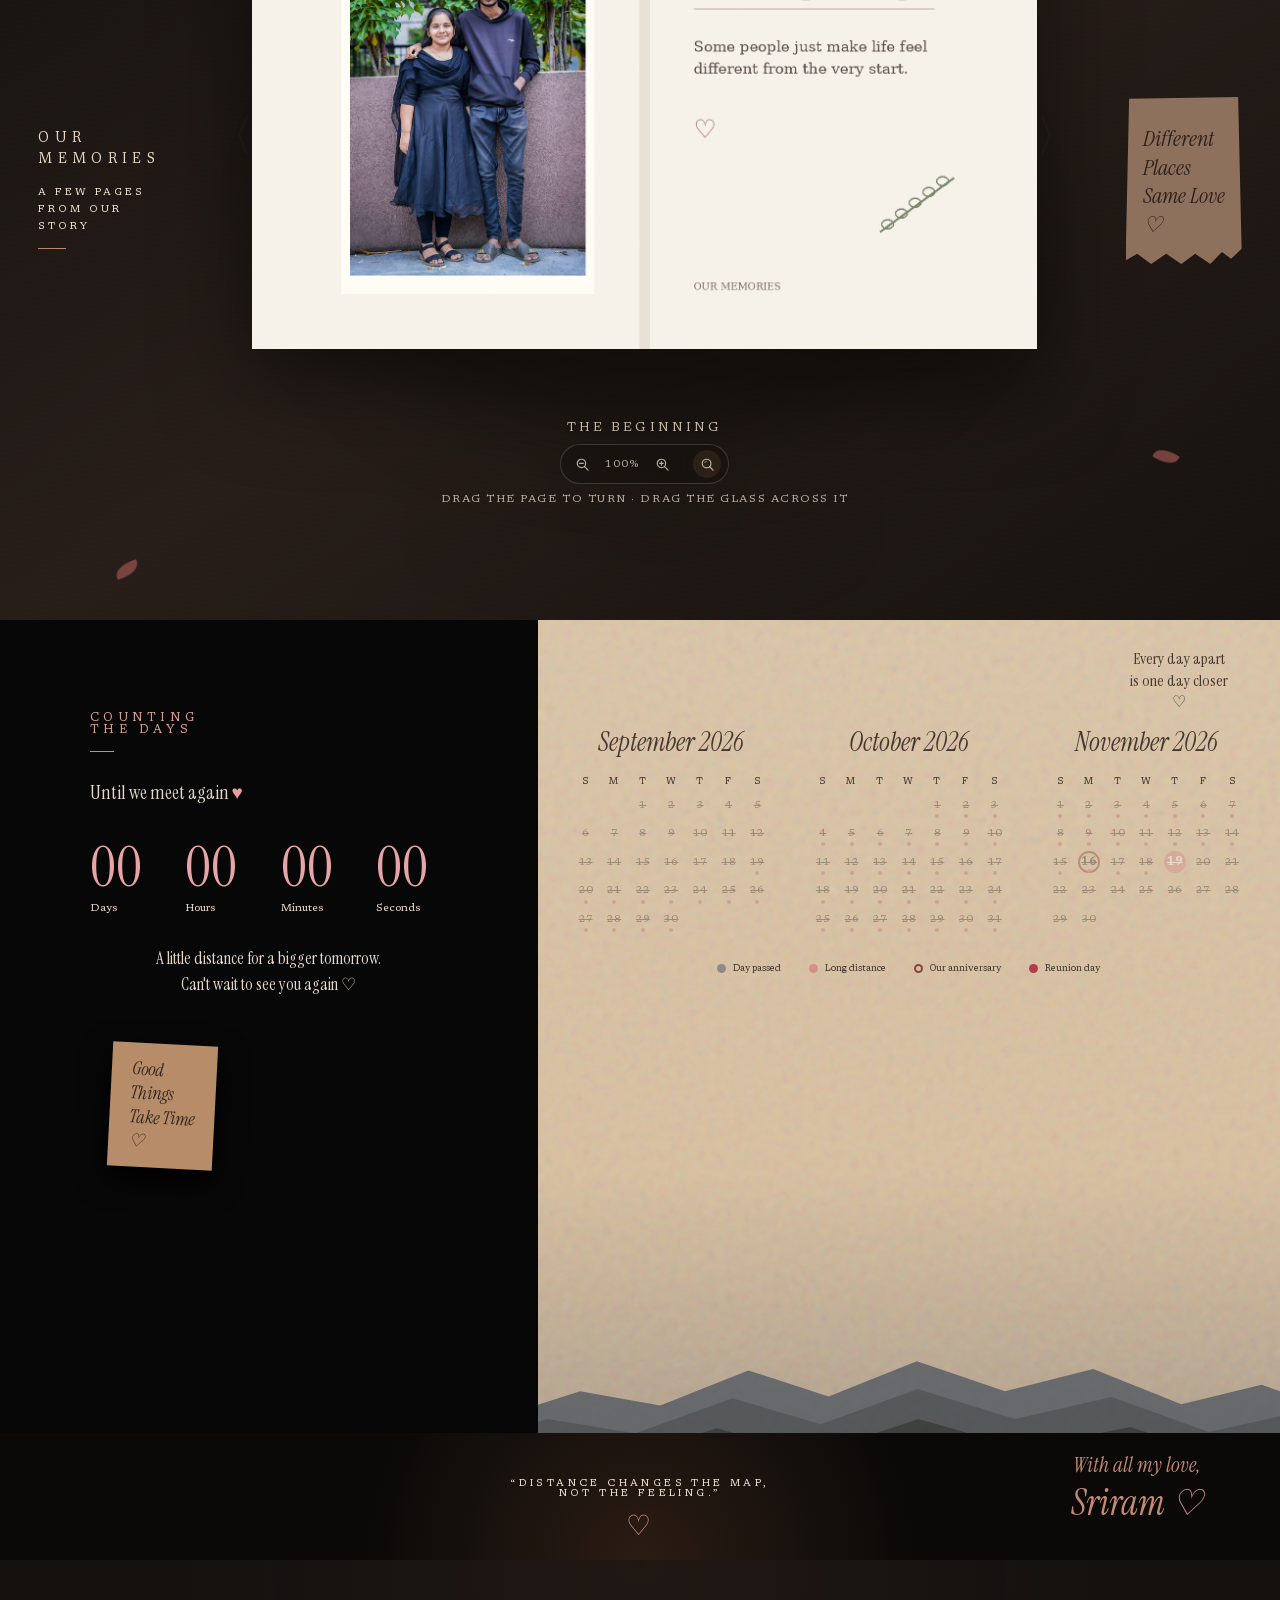
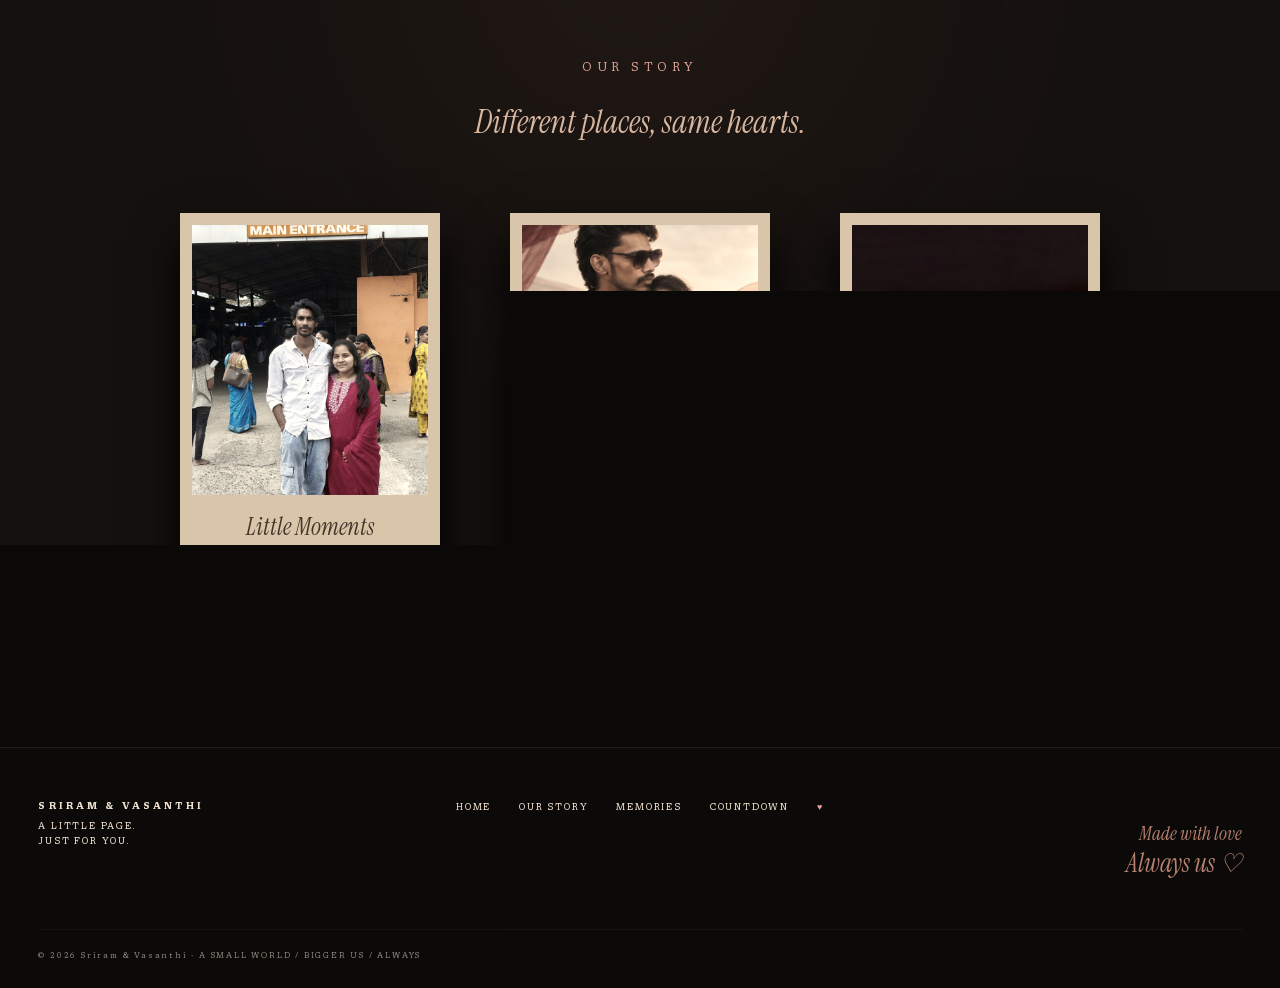
==== commit 95742e61: "Replace product images in index.html" ====
--- a/index.html
+++ b/index.html
@@ -34,7 +34,7 @@
 
       <div class="hero-scene tilt-scene" id="heroScene">
         <div class="scene-frame scene-left" data-depth=".5">
-          <img src="./assets/photos/product-2.png" alt="A memory of Sriram and Vasanthi" />
+          <img src="./assets/photos/product-9.png" alt="A memory of Sriram and Vasanthi" />
           <span>My<br>Favourite<br>Person ♡</span>
         </div>
 
@@ -182,13 +182,13 @@
       
       <div class="story-grid">
   <article class="polaroid reveal" data-tilt="-4">
-    <img src="./assets/photos/product-1.png" alt="Sriram and Vasanthi memory" />
+    <img src="./assets/photos/product-7.png" alt="Sriram and Vasanthi memory" />
     <h3>Little Moments</h3>
     <p>The days we never planned became the ones worth keeping.</p>
   </article>
 
   <article class="polaroid reveal" data-tilt="2">
-    <img src="./assets/photos/product-3.png" alt="Sriram and Vasanthi together" />
+    <img src="./assets/photos/product-10.png" alt="Sriram and Vasanthi together" />
     <h3>Growing Together</h3>
     <p>Different days, different places — still choosing each other.</p>
   </article>
--- a/styles.css
+++ b/styles.css
@@ -28,3 +28,250 @@
 @media(max-width:980px){.nav-links{gap:18px}.scene-left{left:0}.scene-right{right:-4%}.journey{grid-template-columns:1fr}.journey-side{display:none}.memories{grid-template-columns:1fr;padding:60px 0 20px}.memories-copy,.torn-note{display:none}.memory-book-wrap{width:100%;height:min(760px,105vw);min-height:500px}.distance{grid-template-columns:1fr}.closing-copy{grid-column:auto}.signature{display:none}.calendar-panel{min-height:640px}.story-note{display:none}.story-grid{gap:25px}.footer{grid-template-columns:1fr}.footer nav,.made{justify-self:start;text-align:left}.footer small{grid-column:auto}}
 @media(max-width:720px){.nav{padding:17px 18px 36px}.brand{font-size:9px}.nav-links{position:fixed;inset:0;background:rgba(8,7,6,.97);display:flex;flex-direction:column;justify-content:center;font-size:14px;gap:30px;transform:translateY(-110%);transition:.5s;z-index:-1}.nav.open .nav-links{transform:none}.menu-btn{display:block;width:40px;height:40px;position:relative}.menu-btn span{position:absolute;right:0;width:26px;border-top:1px solid white}.menu-btn span:first-child{top:13px}.menu-btn span:last-child{top:23px;width:18px}.hero-scene{height:75svh}.scene-center{min-width:0;width:90%}.script-small{font-size:38px}.scene-center h1{font-size:82px}.scene-frame{width:125px;left:-18px;bottom:2%;opacity:.55}.scene-frame img{height:95px}.scene-frame span{font-size:13px}.scene-right{width:140px;right:-20px;bottom:0;opacity:.55}.scene-right .note{width:75px;font-size:14px;padding:15px 8px}.book-stack{width:85px}.book-stack span{height:50px}.book-stack .named{font-size:14px}.flowers{width:80px;height:100px}.section-index{display:none}.journey{min-height:380px;padding:60px 18px}.journey-center{width:100%}.journey-label{font-size:9px}.duration{gap:28px}.duration strong{font-size:50px}.since{font-size:9px}.memory-book-wrap{height:108vw;min-height:420px;max-height:620px}.countdown-panel{min-height:600px}.countdown-content{padding:70px 20px}.countdown-clock{gap:8px}.countdown-clock strong{font-size:42px}.calendar-panel{padding:90px 14px 110px}.calendars{grid-template-columns:1fr;gap:35px}.calendar:not(:last-child){display:none}.legend{flex-wrap:wrap;gap:12px}.story{padding:70px 20px}.story-grid{grid-template-columns:1fr;justify-items:center}.polaroid{max-width:300px}.footer{padding:40px 20px}.footer nav{flex-wrap:wrap;gap:15px}.cursor-glow{display:none}}
 @media(prefers-reduced-motion:reduce){*{scroll-behavior:auto!important;animation:none!important;transition:none!important}.reveal{opacity:1;transform:none}}
+
+/* =========================================================
+   MOBILE RESPONSIVE FIXES
+   OUR JOURNEY + COUNTDOWN + CALENDAR
+========================================================= */
+
+@media (max-width: 768px) {
+
+  /* =====================================================
+     OUR JOURNEY — 6 COUNTERS
+  ===================================================== */
+
+  .duration {
+    width: 100%;
+    max-width: 520px;
+    margin: 38px auto 0;
+
+    display: grid !important;
+    grid-template-columns: repeat(3, 1fr) !important;
+
+    gap: 30px 10px !important;
+
+    align-items: start;
+    justify-content: center;
+  }
+
+  .duration > div {
+    width: auto !important;
+    min-width: 0 !important;
+
+    display: flex;
+    flex-direction: column;
+    align-items: center;
+    justify-content: center;
+
+    text-align: center;
+  }
+
+  .duration strong {
+    display: block;
+
+    font-size: clamp(48px, 14vw, 72px) !important;
+    line-height: 0.95 !important;
+
+    white-space: nowrap;
+  }
+
+  .duration span {
+    display: block;
+
+    margin-top: 12px;
+
+    font-size: clamp(11px, 3.2vw, 15px) !important;
+    letter-spacing: 0.12em !important;
+
+    white-space: nowrap;
+  }
+
+
+  /* =====================================================
+     COUNTDOWN / CALENDAR SECTION
+     Desktop side-by-side -> Mobile stacked
+  ===================================================== */
+
+  .countdown-section,
+  .countdown-wrap,
+  .countdown-grid {
+    width: 100% !important;
+    max-width: none !important;
+
+    display: flex !important;
+    flex-direction: column !important;
+
+    grid-template-columns: none !important;
+
+    overflow: visible !important;
+  }
+
+
+  /* DARK COUNTDOWN SIDE */
+
+  .countdown-copy,
+  .countdown-left,
+  .countdown-panel {
+    width: 100% !important;
+    max-width: none !important;
+
+    min-height: auto !important;
+    height: auto !important;
+
+    padding: 80px 24px 70px !important;
+
+    position: relative !important;
+
+    overflow: hidden !important;
+  }
+
+
+  /* Countdown numbers */
+
+  .countdown {
+    width: 100%;
+
+    display: grid !important;
+    grid-template-columns: repeat(2, 1fr) !important;
+
+    gap: 30px 12px !important;
+
+    margin-left: auto;
+    margin-right: auto;
+  }
+
+  .countdown > div {
+    min-width: 0 !important;
+    width: auto !important;
+
+    text-align: center;
+  }
+
+  .countdown strong {
+    font-size: clamp(42px, 13vw, 68px) !important;
+    line-height: 1 !important;
+  }
+
+  .countdown span {
+    font-size: 11px !important;
+    letter-spacing: 0.12em !important;
+  }
+
+
+  /* =====================================================
+     CALENDAR SIDE
+  ===================================================== */
+
+  .calendar-panel,
+  .calendar-side,
+  .calendar-paper {
+    width: 100% !important;
+    max-width: none !important;
+
+    min-height: auto !important;
+    height: auto !important;
+
+    padding: 60px 18px 65px !important;
+
+    overflow: visible !important;
+  }
+
+
+  /* Calendar itself */
+
+  .calendar {
+    width: 100% !important;
+    max-width: 520px !important;
+
+    margin-left: auto !important;
+    margin-right: auto !important;
+  }
+
+
+  /* Calendar month heading */
+
+  .calendar h3,
+  .calendar-title {
+    font-size: clamp(38px, 10vw, 56px) !important;
+    line-height: 1.05 !important;
+
+    text-align: center;
+  }
+
+
+  /* Calendar grid */
+
+  .calendar-grid {
+    width: 100% !important;
+
+    grid-template-columns: repeat(7, minmax(0, 1fr)) !important;
+
+    column-gap: 2px !important;
+    row-gap: 14px !important;
+  }
+
+
+  /* Individual calendar cells */
+
+  .calendar-day,
+  .calendar-date {
+    min-width: 0 !important;
+
+    display: flex;
+    align-items: center;
+    justify-content: center;
+
+    text-align: center;
+  }
+
+
+  /* =====================================================
+     CALENDAR LEGEND
+  ===================================================== */
+
+  .calendar-legend,
+  .legend {
+    width: 100% !important;
+
+    display: flex !important;
+    flex-wrap: wrap !important;
+
+    justify-content: center !important;
+
+    gap: 14px 18px !important;
+
+    margin-top: 40px !important;
+
+    text-align: center;
+  }
+
+}
+
+
+/* =========================================================
+   EXTRA SMALL PHONES
+========================================================= */
+
+@media (max-width: 420px) {
+
+  .duration {
+    gap: 28px 5px !important;
+  }
+
+  .duration strong {
+    font-size: 48px !important;
+  }
+
+  .duration span {
+    font-size: 10px !important;
+    letter-spacing: 0.08em !important;
+  }
+
+  .calendar-panel,
+  .calendar-side,
+  .calendar-paper {
+    padding-left: 12px !important;
+    padding-right: 12px !important;
+  }
+
+}
